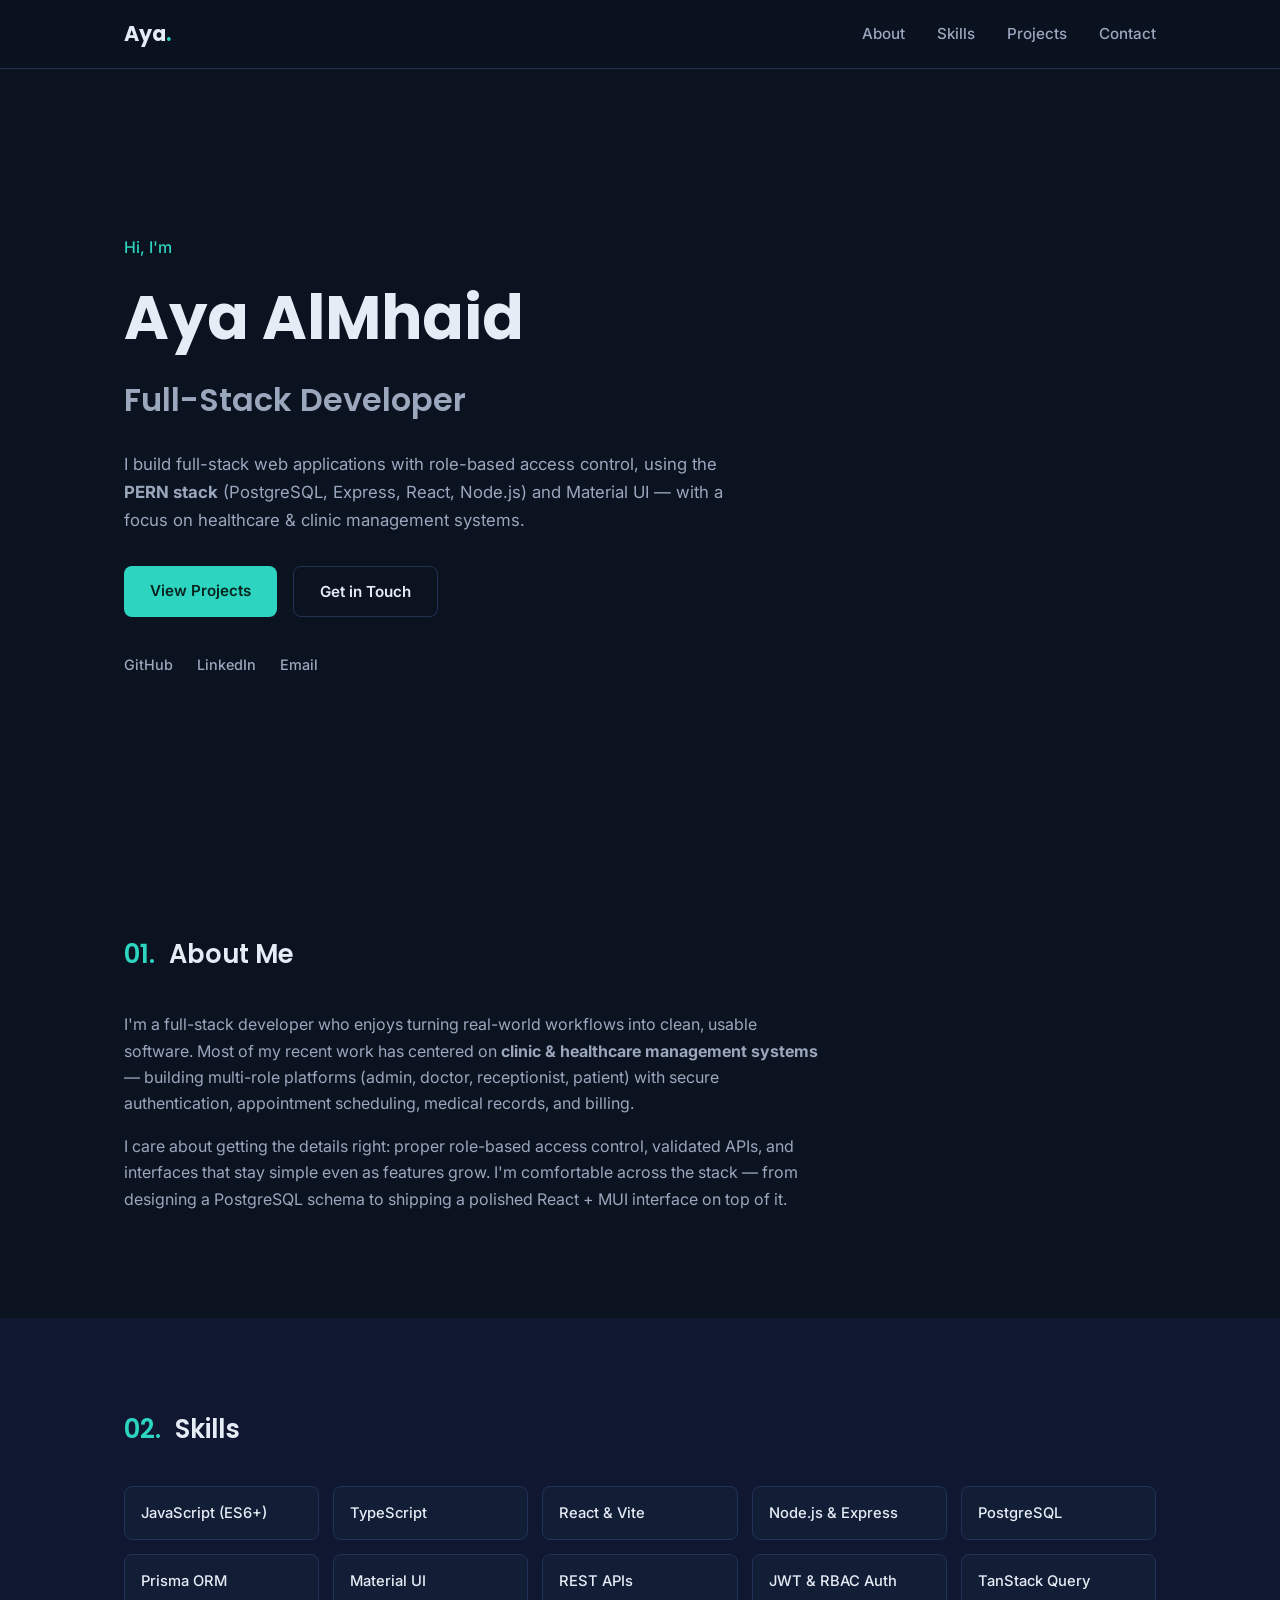
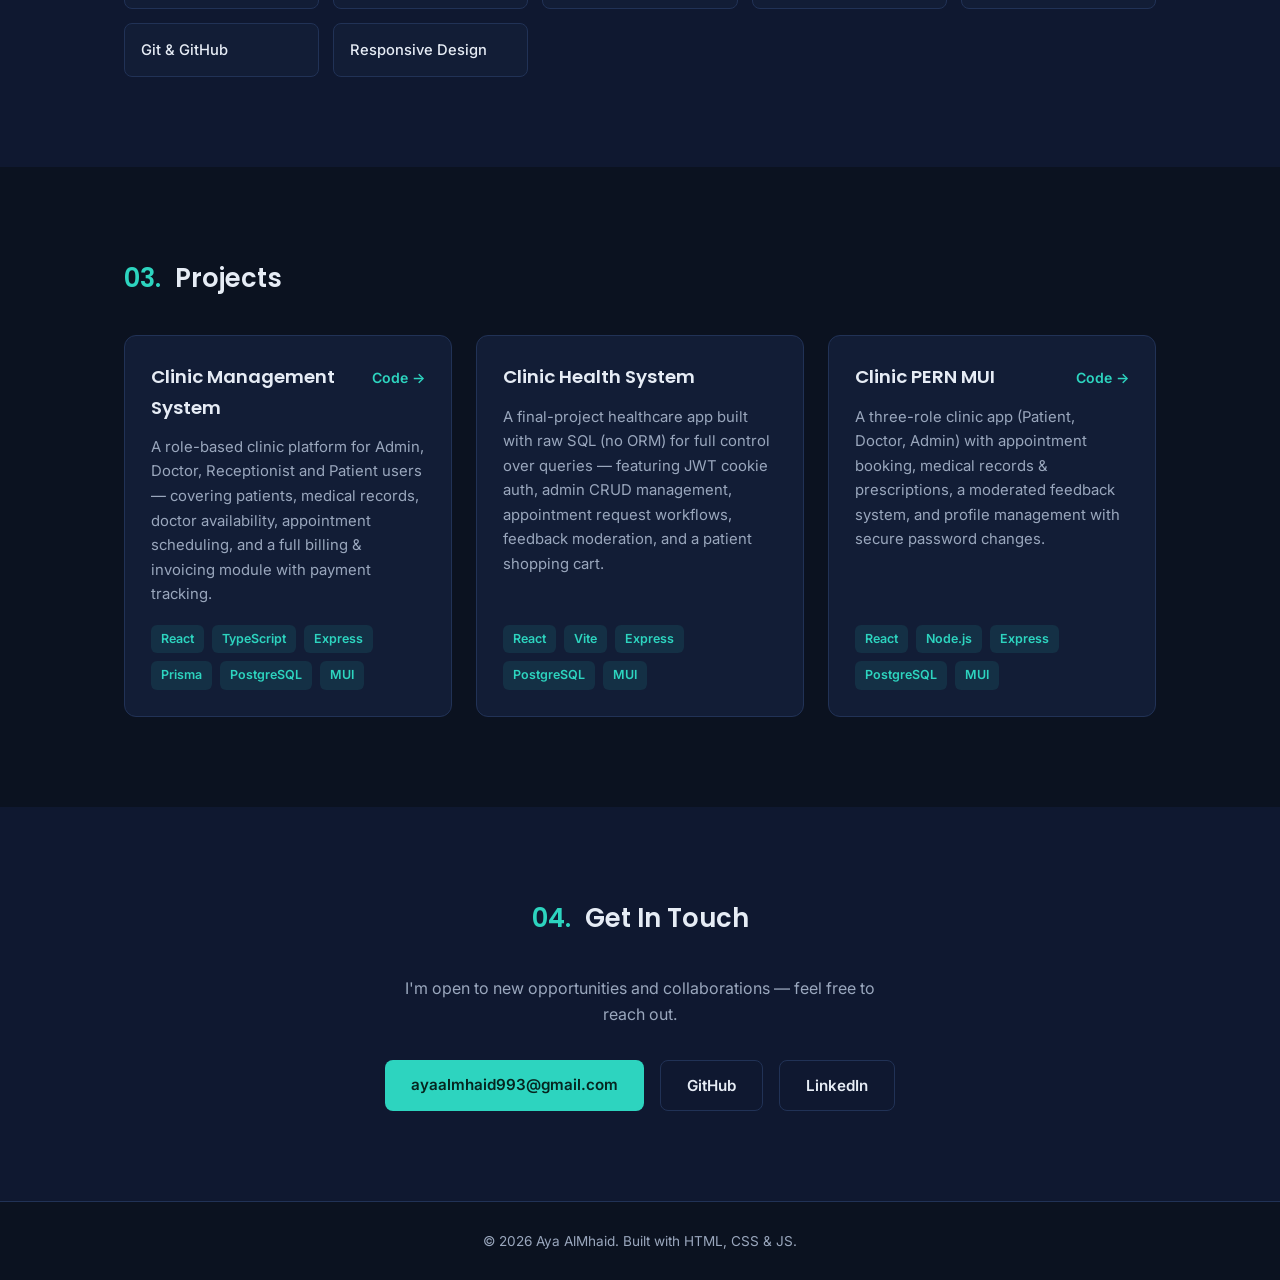
==== index.html @ f51593c8 "Initial portfolio site" ====
<!DOCTYPE html>
<html lang="en">
<head>
  <meta charset="UTF-8" />
  <meta name="viewport" content="width=device-width, initial-scale=1.0" />
  <title>Aya AlMhaid — Full-Stack Developer</title>
  <meta name="description" content="Aya AlMhaid — Full-Stack Developer building role-based healthcare management systems with React, Node.js and PostgreSQL." />
  <link rel="icon" href="data:,">
  <link rel="preconnect" href="https://fonts.googleapis.com">
  <link href="https://fonts.googleapis.com/css2?family=Poppins:wght@500;600;700&family=Inter:wght@400;500;600&display=swap" rel="stylesheet">
  <link rel="stylesheet" href="style.css" />
</head>
<body>

  <header class="navbar">
    <div class="container navbar-inner">
      <a href="#home" class="logo">Aya<span>.</span></a>
      <nav class="nav-links" id="navLinks">
        <a href="#about">About</a>
        <a href="#skills">Skills</a>
        <a href="#projects">Projects</a>
        <a href="#contact">Contact</a>
      </nav>
      <button class="nav-toggle" id="navToggle" aria-label="Toggle navigation">
        <span></span><span></span><span></span>
      </button>
    </div>
  </header>

  <main>
    <section id="home" class="hero">
      <div class="container hero-inner">
        <p class="hero-greeting">Hi, I'm</p>
        <h1>Aya AlMhaid</h1>
        <h2 class="hero-title">Full-Stack Developer</h2>
        <p class="hero-text">
          I build full-stack web applications with role-based access control,
          using the <strong>PERN stack</strong> (PostgreSQL, Express, React, Node.js)
          and Material UI — with a focus on healthcare &amp; clinic management systems.
        </p>
        <div class="hero-actions">
          <a href="#projects" class="btn btn-primary">View Projects</a>
          <a href="#contact" class="btn btn-outline">Get in Touch</a>
        </div>
        <div class="hero-socials">
          <a href="https://github.com/Aya-almhaid" target="_blank" rel="noopener noreferrer" aria-label="GitHub">GitHub</a>
          <a href="https://www.linkedin.com/in/aya-almhaid/" target="_blank" rel="noopener noreferrer" aria-label="LinkedIn">LinkedIn</a>
          <a href="mailto:ayaalmhaid993@gmail.com" aria-label="Email">Email</a>
        </div>
      </div>
    </section>

    <section id="about" class="section">
      <div class="container">
        <h3 class="section-title"><span>01.</span> About Me</h3>
        <div class="about-content">
          <p>
            I'm a full-stack developer who enjoys turning real-world workflows into clean,
            usable software. Most of my recent work has centered on
            <strong>clinic &amp; healthcare management systems</strong> — building
            multi-role platforms (admin, doctor, receptionist, patient) with secure
            authentication, appointment scheduling, medical records, and billing.
          </p>
          <p>
            I care about getting the details right: proper role-based access control,
            validated APIs, and interfaces that stay simple even as features grow.
            I'm comfortable across the stack — from designing a PostgreSQL schema to
            shipping a polished React + MUI interface on top of it.
          </p>
        </div>
      </div>
    </section>

    <section id="skills" class="section section-alt">
      <div class="container">
        <h3 class="section-title"><span>02.</span> Skills</h3>
        <ul class="skills-grid">
          <li>JavaScript (ES6+)</li>
          <li>TypeScript</li>
          <li>React &amp; Vite</li>
          <li>Node.js &amp; Express</li>
          <li>PostgreSQL</li>
          <li>Prisma ORM</li>
          <li>Material UI</li>
          <li>REST APIs</li>
          <li>JWT &amp; RBAC Auth</li>
          <li>TanStack Query</li>
          <li>Git &amp; GitHub</li>
          <li>Responsive Design</li>
        </ul>
      </div>
    </section>

    <section id="projects" class="section">
      <div class="container">
        <h3 class="section-title"><span>03.</span> Projects</h3>
        <div class="projects-grid">

          <article class="project-card">
            <div class="project-card-head">
              <h4>Clinic Management System</h4>
              <a href="https://github.com/Aya-almhaid/mid-term-pro-" target="_blank" rel="noopener noreferrer">Code →</a>
            </div>
            <p>
              A role-based clinic platform for Admin, Doctor, Receptionist and Patient users —
              covering patients, medical records, doctor availability, appointment scheduling,
              and a full billing &amp; invoicing module with payment tracking.
            </p>
            <ul class="tech-tags">
              <li>React</li><li>TypeScript</li><li>Express</li><li>Prisma</li><li>PostgreSQL</li><li>MUI</li>
            </ul>
          </article>

          <article class="project-card">
            <div class="project-card-head">
              <h4>Clinic Health System</h4>
            </div>
            <p>
              A final-project healthcare app built with raw SQL (no ORM) for full control
              over queries — featuring JWT cookie auth, admin CRUD management, appointment
              request workflows, feedback moderation, and a patient shopping cart.
            </p>
            <ul class="tech-tags">
              <li>React</li><li>Vite</li><li>Express</li><li>PostgreSQL</li><li>MUI</li>
            </ul>
          </article>

          <article class="project-card">
            <div class="project-card-head">
              <h4>Clinic PERN MUI</h4>
              <a href="https://github.com/Aya-almhaid/-clinic_pern_mui" target="_blank" rel="noopener noreferrer">Code →</a>
            </div>
            <p>
              A three-role clinic app (Patient, Doctor, Admin) with appointment booking,
              medical records &amp; prescriptions, a moderated feedback system, and
              profile management with secure password changes.
            </p>
            <ul class="tech-tags">
              <li>React</li><li>Node.js</li><li>Express</li><li>PostgreSQL</li><li>MUI</li>
            </ul>
          </article>

        </div>
      </div>
    </section>

    <section id="contact" class="section section-alt">
      <div class="container contact-inner">
        <h3 class="section-title"><span>04.</span> Get In Touch</h3>
        <p>I'm open to new opportunities and collaborations — feel free to reach out.</p>
        <div class="contact-links">
          <a class="btn btn-primary" href="mailto:ayaalmhaid993@gmail.com">ayaalmhaid993@gmail.com</a>
          <a class="btn btn-outline" href="https://github.com/Aya-almhaid" target="_blank" rel="noopener noreferrer">GitHub</a>
          <a class="btn btn-outline" href="https://www.linkedin.com/in/aya-almhaid/" target="_blank" rel="noopener noreferrer">LinkedIn</a>
        </div>
      </div>
    </section>
  </main>

  <footer class="footer">
    <div class="container">
      <p>&copy; <span id="year"></span> Aya AlMhaid. Built with HTML, CSS &amp; JS.</p>
    </div>
  </footer>

  <script src="script.js"></script>
</body>
</html>
---- style.css ----
:root {
  --bg: #0b1220;
  --bg-alt: #0f1830;
  --text: #e6ecf5;
  --text-dim: #9aa7bd;
  --accent: #2dd4bf;
  --accent-dim: #1ba89a;
  --card: #121d36;
  --border: #213256;
  --max-width: 1080px;
}

* { margin: 0; padding: 0; box-sizing: border-box; }

html { scroll-behavior: smooth; }

body {
  font-family: 'Inter', system-ui, -apple-system, Segoe UI, sans-serif;
  background: var(--bg);
  color: var(--text);
  line-height: 1.65;
}

h1, h2, h3, h4 {
  font-family: 'Poppins', 'Inter', sans-serif;
}

a { color: inherit; text-decoration: none; }

.container {
  width: 100%;
  max-width: var(--max-width);
  margin: 0 auto;
  padding: 0 24px;
}

/* Navbar */
.navbar {
  position: sticky;
  top: 0;
  z-index: 50;
  background: rgba(11, 18, 32, 0.85);
  backdrop-filter: blur(8px);
  border-bottom: 1px solid var(--border);
}

.navbar-inner {
  display: flex;
  align-items: center;
  justify-content: space-between;
  height: 68px;
}

.logo {
  font-family: 'Poppins', sans-serif;
  font-weight: 700;
  font-size: 1.3rem;
}

.logo span { color: var(--accent); }

.nav-links {
  display: flex;
  gap: 32px;
}

.nav-links a {
  font-size: 0.95rem;
  font-weight: 500;
  color: var(--text-dim);
  transition: color 0.2s;
}

.nav-links a:hover { color: var(--accent); }

.nav-toggle {
  display: none;
  flex-direction: column;
  gap: 5px;
  background: none;
  border: none;
  cursor: pointer;
  padding: 8px;
}

.nav-toggle span {
  width: 24px;
  height: 2px;
  background: var(--text);
  display: block;
}

/* Hero */
.hero {
  min-height: 86vh;
  display: flex;
  align-items: center;
}

.hero-inner { padding-top: 40px; padding-bottom: 40px; }

.hero-greeting {
  color: var(--accent);
  font-weight: 500;
  margin-bottom: 8px;
}

.hero h1 {
  font-size: clamp(2.4rem, 6vw, 3.8rem);
  font-weight: 700;
  margin-bottom: 6px;
}

.hero-title {
  font-size: clamp(1.4rem, 3vw, 2rem);
  color: var(--text-dim);
  font-weight: 600;
  margin-bottom: 24px;
}

.hero-text {
  max-width: 600px;
  color: var(--text-dim);
  margin-bottom: 32px;
  font-size: 1.05rem;
}

.hero-actions {
  display: flex;
  gap: 16px;
  margin-bottom: 36px;
  flex-wrap: wrap;
}

.btn {
  display: inline-block;
  padding: 12px 26px;
  border-radius: 8px;
  font-weight: 600;
  font-size: 0.95rem;
  transition: transform 0.15s, background 0.2s, color 0.2s;
}

.btn-primary {
  background: var(--accent);
  color: #06251f;
}

.btn-primary:hover { background: var(--accent-dim); transform: translateY(-2px); }

.btn-outline {
  border: 1px solid var(--border);
  color: var(--text);
}

.btn-outline:hover { border-color: var(--accent); color: var(--accent); transform: translateY(-2px); }

.hero-socials {
  display: flex;
  gap: 24px;
}

.hero-socials a {
  color: var(--text-dim);
  font-weight: 500;
  font-size: 0.9rem;
  border-bottom: 1px solid transparent;
}

.hero-socials a:hover { color: var(--accent); border-color: var(--accent); }

/* Sections */
.section { padding: 90px 0; }

.section-alt { background: var(--bg-alt); }

.section-title {
  font-size: 1.6rem;
  font-weight: 600;
  margin-bottom: 36px;
}

.section-title span { color: var(--accent); margin-right: 8px; }

.about-content p {
  color: var(--text-dim);
  max-width: 700px;
  margin-bottom: 16px;
}

/* Skills */
.skills-grid {
  display: grid;
  grid-template-columns: repeat(auto-fit, minmax(170px, 1fr));
  gap: 14px;
  list-style: none;
}

.skills-grid li {
  background: var(--card);
  border: 1px solid var(--border);
  border-radius: 8px;
  padding: 14px 16px;
  font-size: 0.92rem;
  font-weight: 500;
  color: var(--text);
}

/* Projects */
.projects-grid {
  display: grid;
  grid-template-columns: repeat(auto-fit, minmax(280px, 1fr));
  gap: 24px;
}

.project-card {
  background: var(--card);
  border: 1px solid var(--border);
  border-radius: 12px;
  padding: 26px;
  display: flex;
  flex-direction: column;
  transition: transform 0.2s, border-color 0.2s;
}

.project-card:hover {
  transform: translateY(-4px);
  border-color: var(--accent);
}

.project-card-head {
  display: flex;
  justify-content: space-between;
  align-items: baseline;
  gap: 12px;
  margin-bottom: 12px;
}

.project-card-head h4 {
  font-size: 1.15rem;
  font-weight: 600;
}

.project-card-head a {
  color: var(--accent);
  font-size: 0.88rem;
  font-weight: 600;
  white-space: nowrap;
}

.project-card p {
  color: var(--text-dim);
  font-size: 0.93rem;
  margin-bottom: 18px;
  flex-grow: 1;
}

.tech-tags {
  display: flex;
  flex-wrap: wrap;
  gap: 8px;
  list-style: none;
}

.tech-tags li {
  font-size: 0.78rem;
  font-weight: 600;
  color: var(--accent);
  background: rgba(45, 212, 191, 0.1);
  border-radius: 6px;
  padding: 4px 10px;
}

/* Contact */
.contact-inner { text-align: center; }

.contact-inner p {
  color: var(--text-dim);
  max-width: 500px;
  margin: 0 auto 32px;
}

.contact-links {
  display: flex;
  justify-content: center;
  gap: 16px;
  flex-wrap: wrap;
}

/* Footer */
.footer {
  border-top: 1px solid var(--border);
  padding: 28px 0;
  text-align: center;
}

.footer p {
  color: var(--text-dim);
  font-size: 0.85rem;
}

/* Mobile */
@media (max-width: 720px) {
  .nav-links {
    position: absolute;
    top: 68px;
    left: 0;
    right: 0;
    background: var(--bg-alt);
    border-bottom: 1px solid var(--border);
    flex-direction: column;
    padding: 16px 24px;
    gap: 18px;
    display: none;
  }

  .nav-links.open { display: flex; }

  .nav-toggle { display: flex; }
}
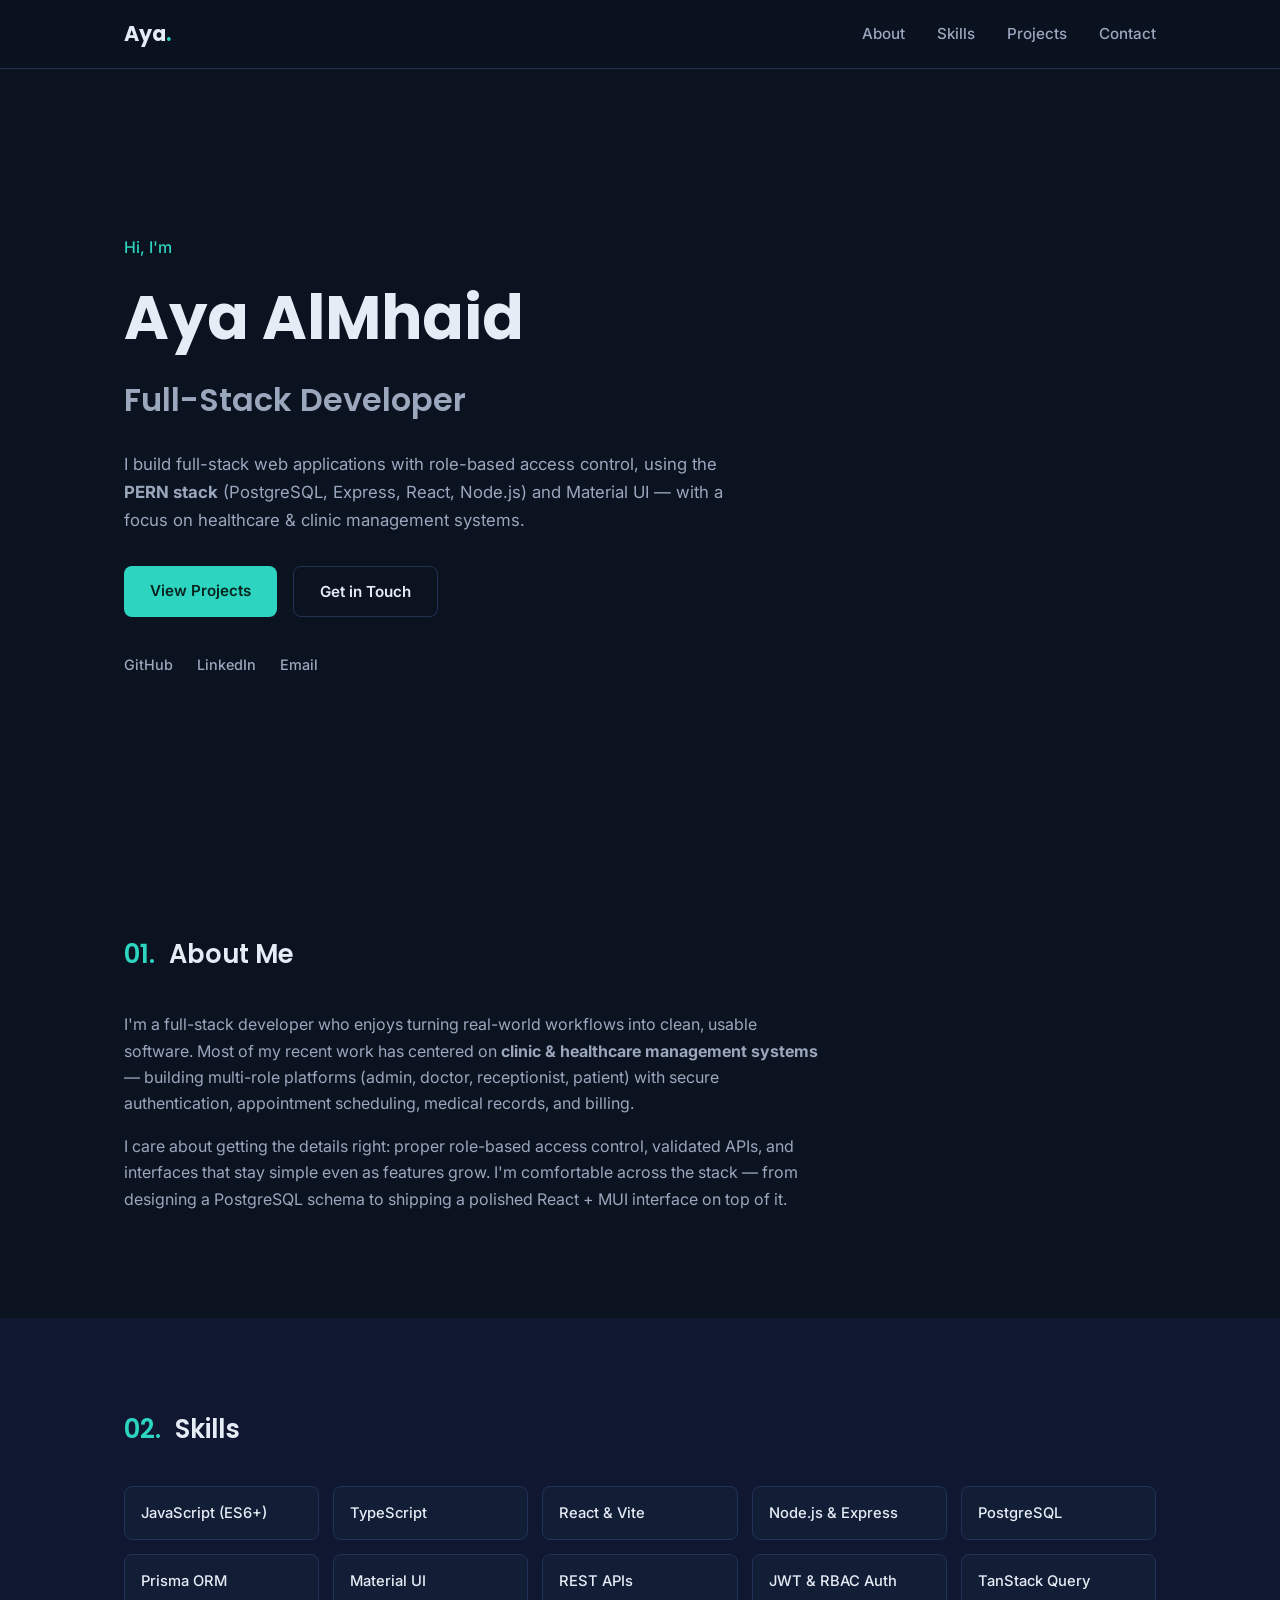
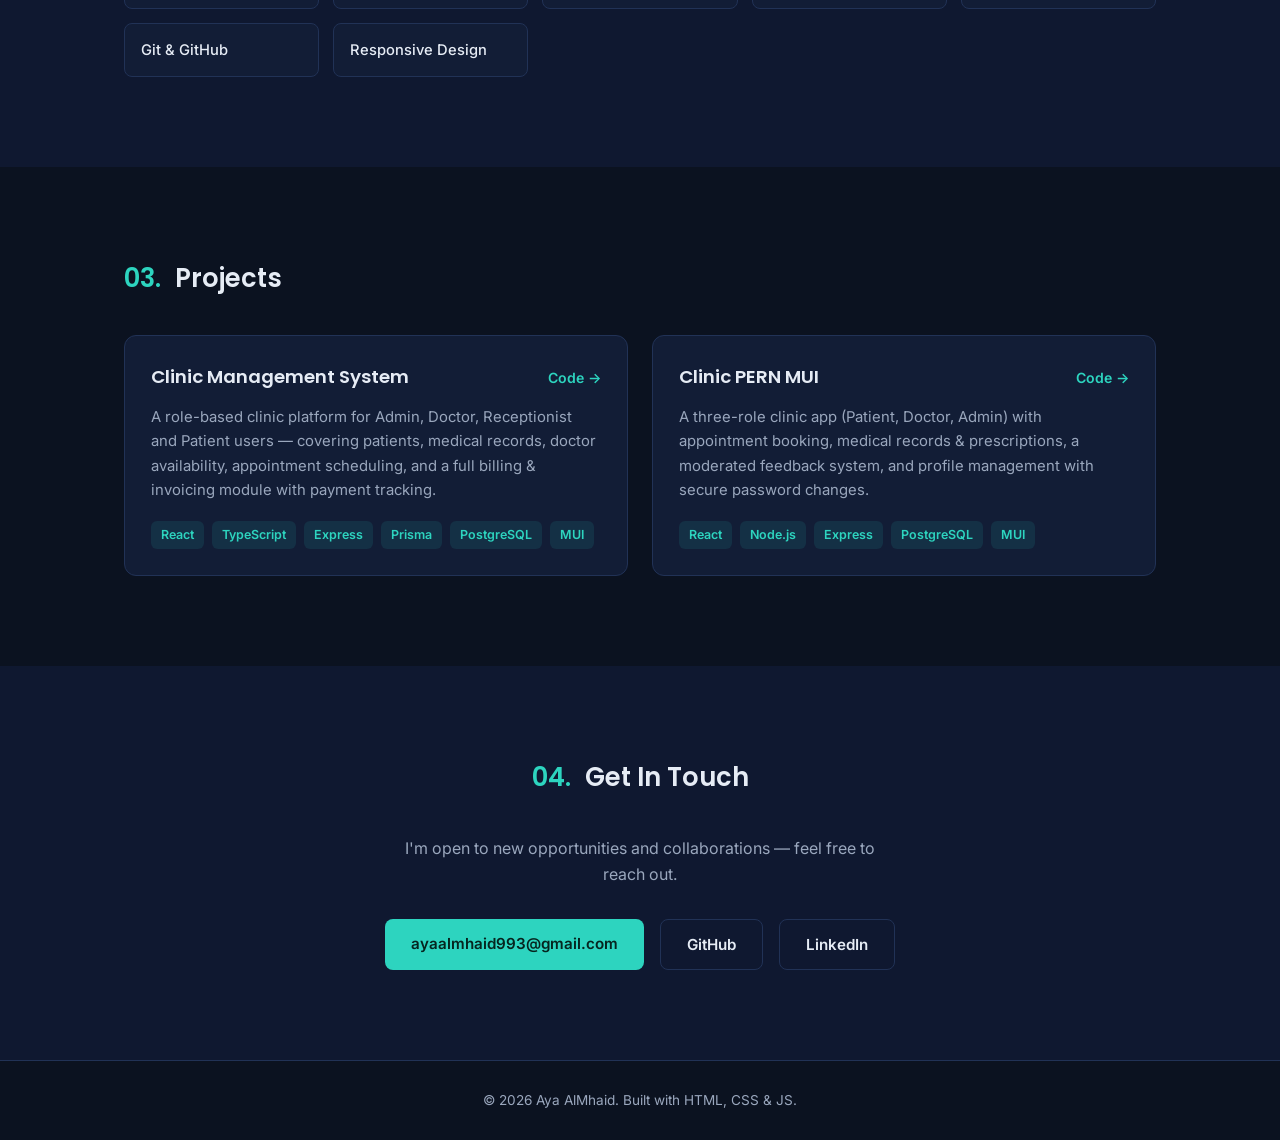
==== commit 75a619ba: "Trim projects to the two confirmed repos" ====
--- a/index.html
+++ b/index.html
@@ -113,20 +113,6 @@
 
           <article class="project-card">
             <div class="project-card-head">
-              <h4>Clinic Health System</h4>
-            </div>
-            <p>
-              A final-project healthcare app built with raw SQL (no ORM) for full control
-              over queries — featuring JWT cookie auth, admin CRUD management, appointment
-              request workflows, feedback moderation, and a patient shopping cart.
-            </p>
-            <ul class="tech-tags">
-              <li>React</li><li>Vite</li><li>Express</li><li>PostgreSQL</li><li>MUI</li>
-            </ul>
-          </article>
-
-          <article class="project-card">
-            <div class="project-card-head">
               <h4>Clinic PERN MUI</h4>
               <a href="https://github.com/Aya-almhaid/-clinic_pern_mui" target="_blank" rel="noopener noreferrer">Code →</a>
             </div>
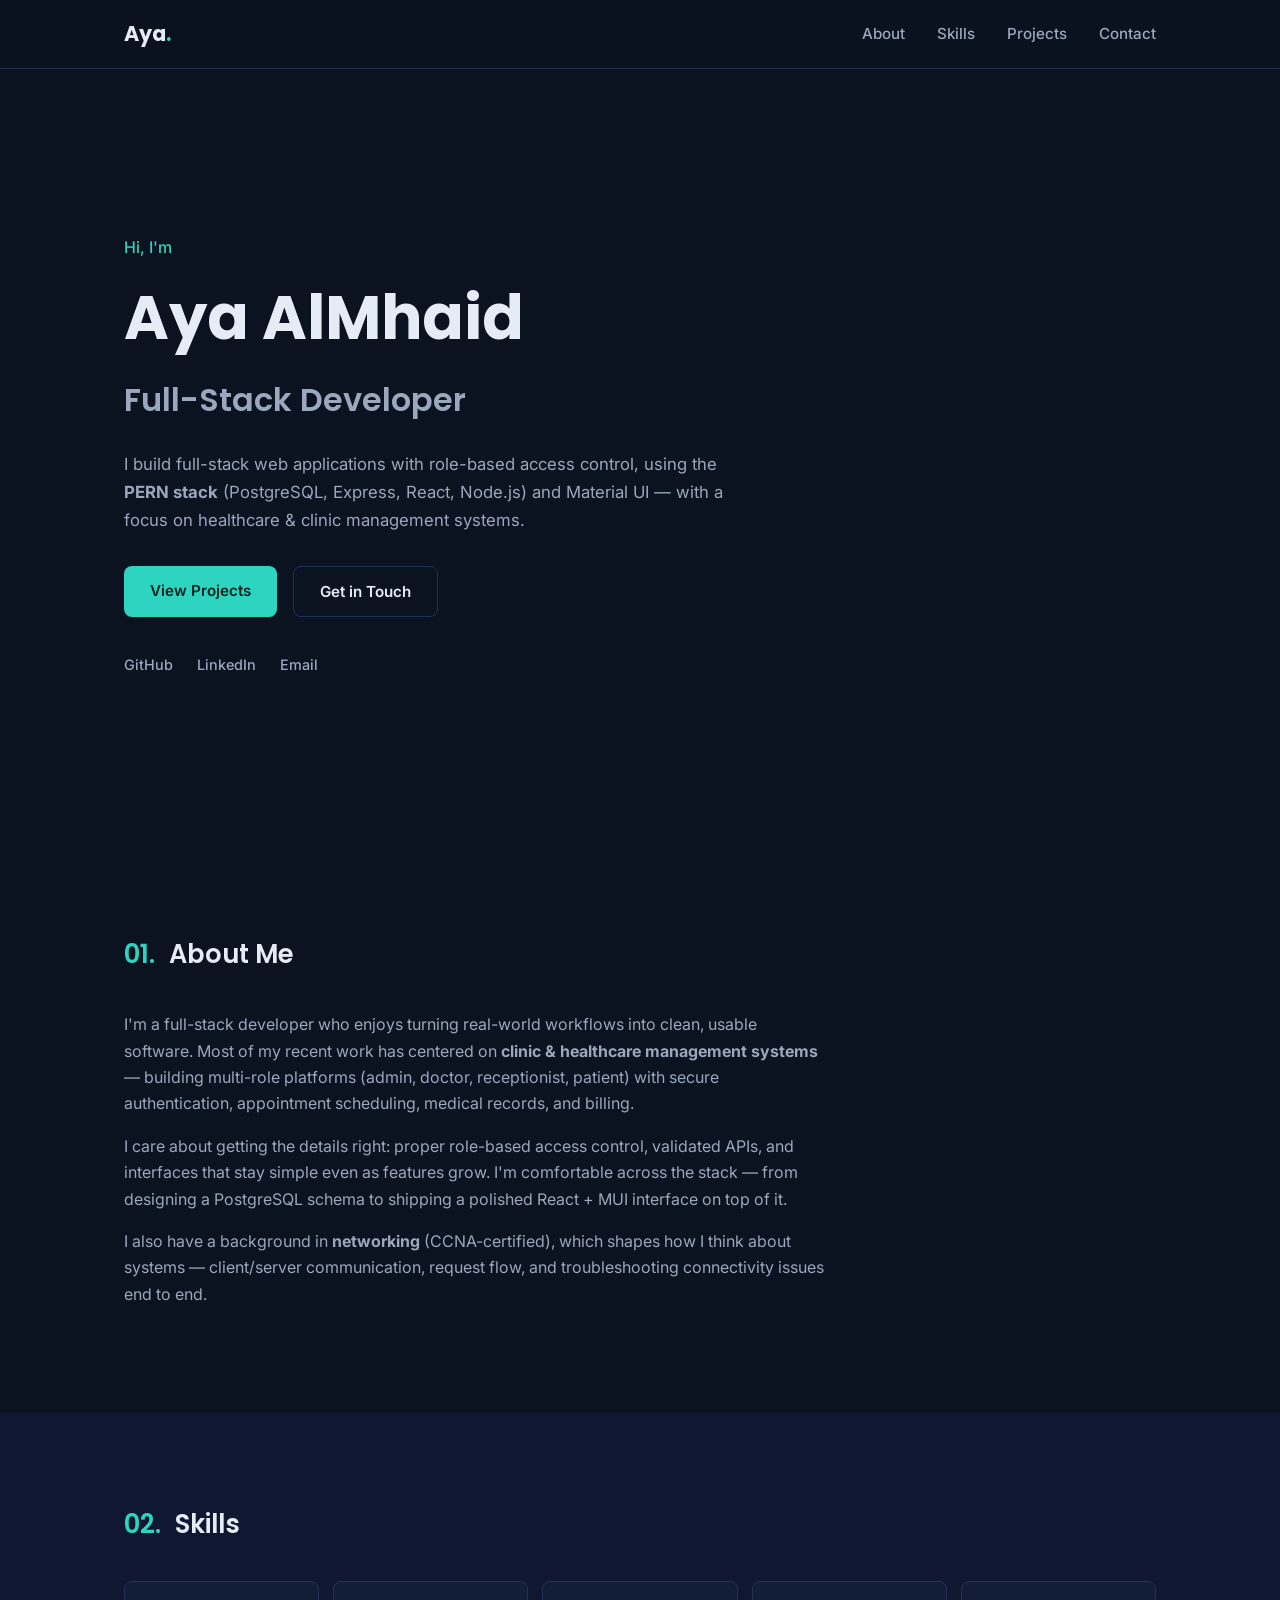
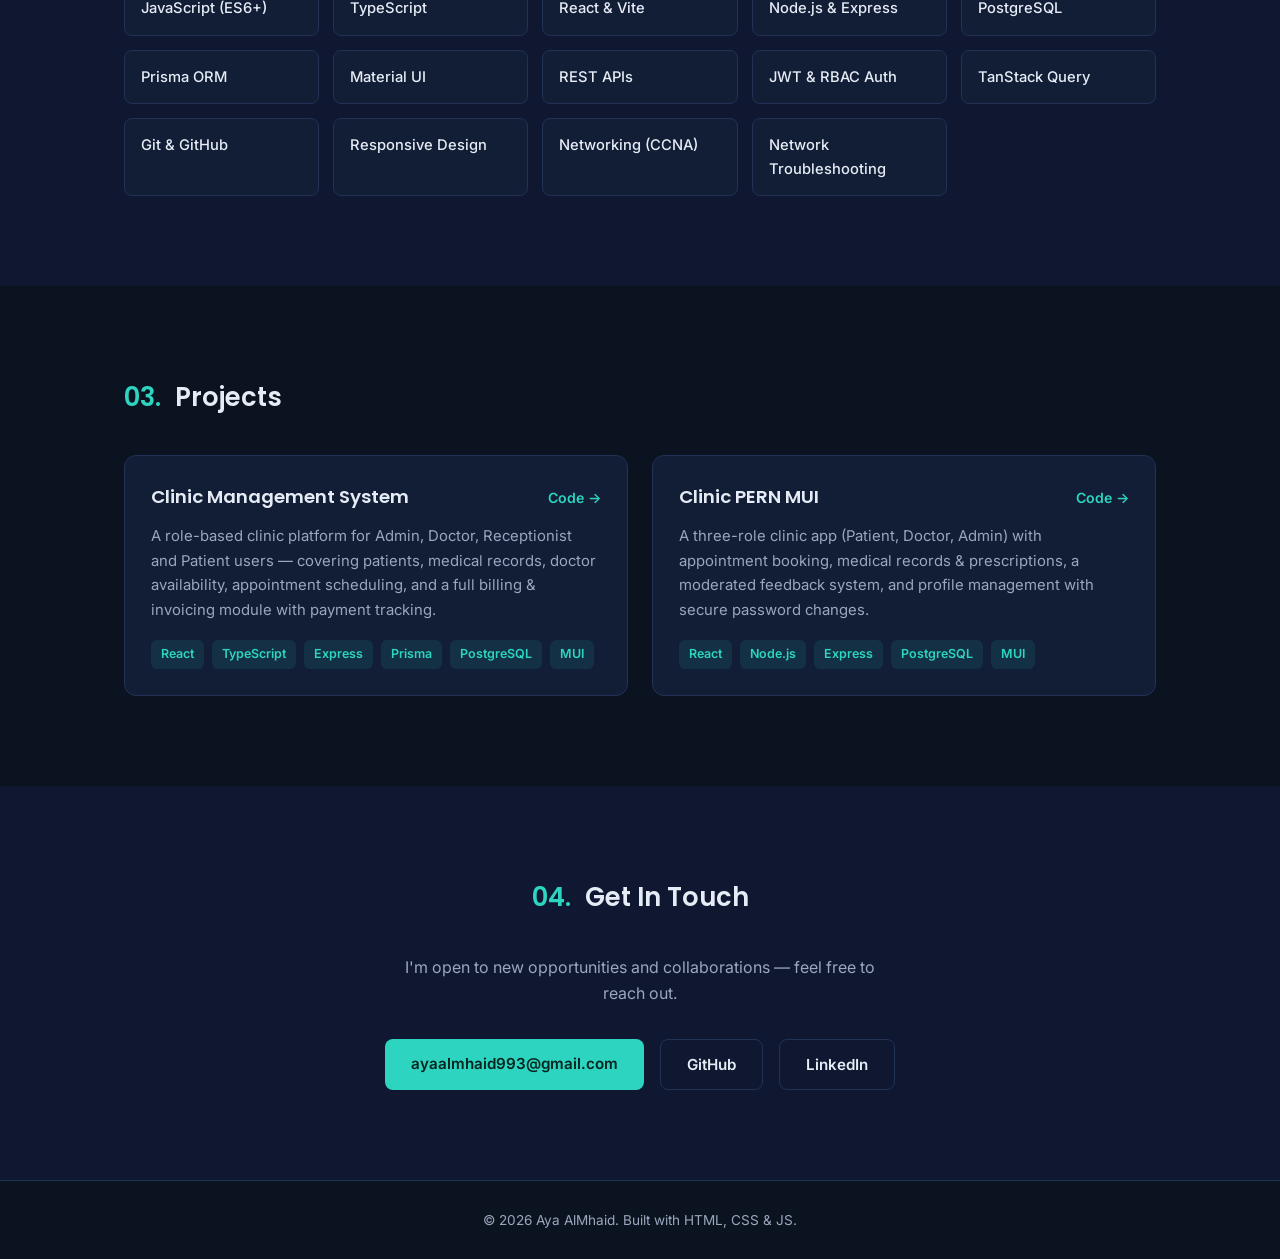
==== commit 25a499ea: "Add networking background (CCNA) to bio and skills" ====
--- a/index.html
+++ b/index.html
@@ -67,6 +67,11 @@
             I'm comfortable across the stack — from designing a PostgreSQL schema to
             shipping a polished React + MUI interface on top of it.
           </p>
+          <p>
+            I also have a background in <strong>networking</strong> (CCNA-certified),
+            which shapes how I think about systems — client/server communication,
+            request flow, and troubleshooting connectivity issues end to end.
+          </p>
         </div>
       </div>
     </section>
@@ -87,6 +92,8 @@
           <li>TanStack Query</li>
           <li>Git &amp; GitHub</li>
           <li>Responsive Design</li>
+          <li>Networking (CCNA)</li>
+          <li>Network Troubleshooting</li>
         </ul>
       </div>
     </section>
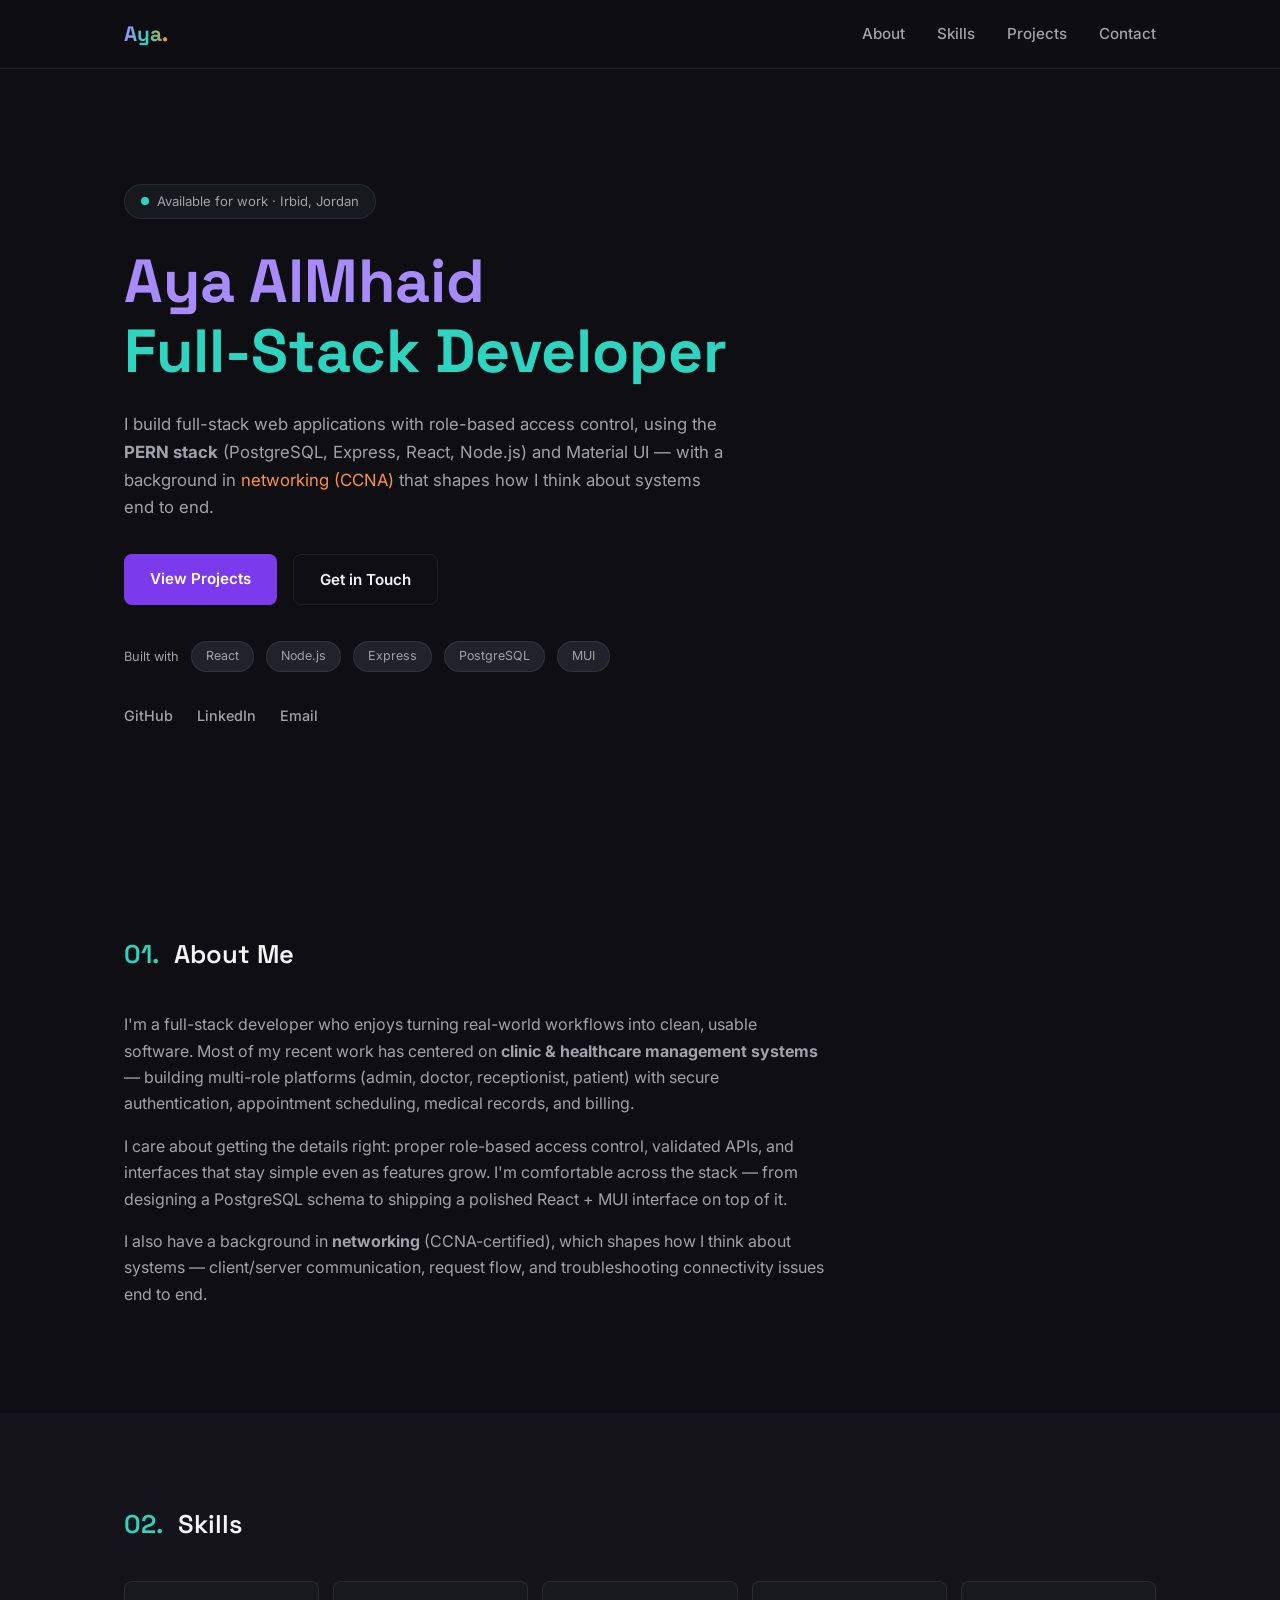
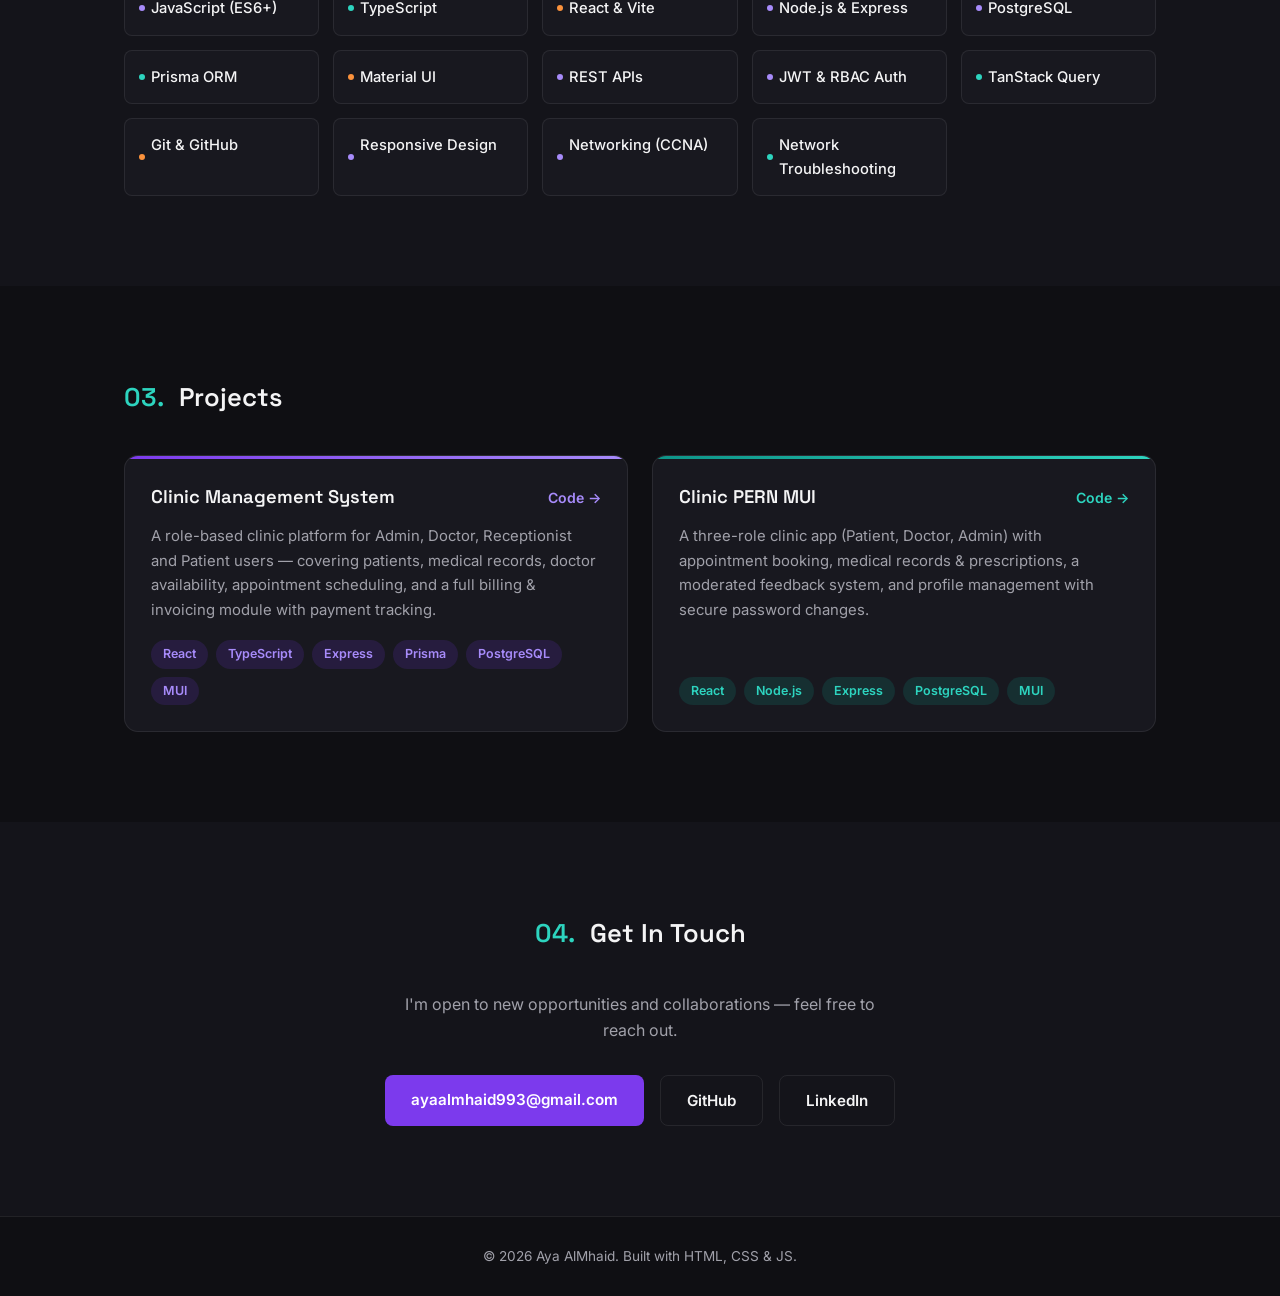
==== commit d33c67a8: "Restyle with purple/teal/coral theme from draft design" ====
--- a/index.html
+++ b/index.html
@@ -7,7 +7,7 @@
   <meta name="description" content="Aya AlMhaid — Full-Stack Developer building role-based healthcare management systems with React, Node.js and PostgreSQL." />
   <link rel="icon" href="data:,">
   <link rel="preconnect" href="https://fonts.googleapis.com">
-  <link href="https://fonts.googleapis.com/css2?family=Poppins:wght@500;600;700&family=Inter:wght@400;500;600&display=swap" rel="stylesheet">
+  <link href="https://fonts.googleapis.com/css2?family=Space+Grotesk:wght@500;600;700&family=Inter:wght@400;500;600&display=swap" rel="stylesheet">
   <link rel="stylesheet" href="style.css" />
 </head>
 <body>
@@ -30,17 +30,28 @@
   <main>
     <section id="home" class="hero">
       <div class="container hero-inner">
-        <p class="hero-greeting">Hi, I'm</p>
-        <h1>Aya AlMhaid</h1>
-        <h2 class="hero-title">Full-Stack Developer</h2>
+        <p class="hero-tag"><span></span> Available for work · Irbid, Jordan</p>
+        <h1>
+          <span class="line-purple">Aya AlMhaid</span><br />
+          <span class="line-teal">Full-Stack Developer</span>
+        </h1>
         <p class="hero-text">
           I build full-stack web applications with role-based access control,
           using the <strong>PERN stack</strong> (PostgreSQL, Express, React, Node.js)
-          and Material UI — with a focus on healthcare &amp; clinic management systems.
+          and Material UI — with a background in <span class="line-coral">networking (CCNA)</span>
+          that shapes how I think about systems end to end.
         </p>
         <div class="hero-actions">
           <a href="#projects" class="btn btn-primary">View Projects</a>
           <a href="#contact" class="btn btn-outline">Get in Touch</a>
+        </div>
+        <div class="hero-stack">
+          <span>Built with</span>
+          <span class="stack-pill">React</span>
+          <span class="stack-pill">Node.js</span>
+          <span class="stack-pill">Express</span>
+          <span class="stack-pill">PostgreSQL</span>
+          <span class="stack-pill">MUI</span>
         </div>
         <div class="hero-socials">
           <a href="https://github.com/Aya-almhaid" target="_blank" rel="noopener noreferrer" aria-label="GitHub">GitHub</a>
@@ -103,7 +114,7 @@
         <h3 class="section-title"><span>03.</span> Projects</h3>
         <div class="projects-grid">
 
-          <article class="project-card">
+          <article class="project-card purple">
             <div class="project-card-head">
               <h4>Clinic Management System</h4>
               <a href="https://github.com/Aya-almhaid/mid-term-pro-" target="_blank" rel="noopener noreferrer">Code →</a>
@@ -113,12 +124,12 @@
               covering patients, medical records, doctor availability, appointment scheduling,
               and a full billing &amp; invoicing module with payment tracking.
             </p>
-            <ul class="tech-tags">
+            <ul class="tech-tags purple">
               <li>React</li><li>TypeScript</li><li>Express</li><li>Prisma</li><li>PostgreSQL</li><li>MUI</li>
             </ul>
           </article>
 
-          <article class="project-card">
+          <article class="project-card teal">
             <div class="project-card-head">
               <h4>Clinic PERN MUI</h4>
               <a href="https://github.com/Aya-almhaid/-clinic_pern_mui" target="_blank" rel="noopener noreferrer">Code →</a>
@@ -128,7 +139,7 @@
               medical records &amp; prescriptions, a moderated feedback system, and
               profile management with secure password changes.
             </p>
-            <ul class="tech-tags">
+            <ul class="tech-tags teal">
               <li>React</li><li>Node.js</li><li>Express</li><li>PostgreSQL</li><li>MUI</li>
             </ul>
           </article>
--- a/style.css
+++ b/style.css
@@ -1,12 +1,17 @@
 :root {
-  --bg: #0b1220;
-  --bg-alt: #0f1830;
-  --text: #e6ecf5;
-  --text-dim: #9aa7bd;
-  --accent: #2dd4bf;
-  --accent-dim: #1ba89a;
-  --card: #121d36;
-  --border: #213256;
+  --purple: #7c3aed;
+  --purple-light: #a78bfa;
+  --teal: #0d9488;
+  --teal-light: #2dd4bf;
+  --coral: #f97316;
+  --coral-light: #fb923c;
+  --bg: #0f0f13;
+  --bg-alt: #14141a;
+  --surface: #18181f;
+  --surface2: #22222c;
+  --text: #f4f4f5;
+  --text-dim: #a1a1aa;
+  --border: rgba(255, 255, 255, 0.08);
   --max-width: 1080px;
 }
 
@@ -22,7 +27,7 @@
 }
 
 h1, h2, h3, h4 {
-  font-family: 'Poppins', 'Inter', sans-serif;
+  font-family: 'Space Grotesk', 'Inter', sans-serif;
 }
 
 a { color: inherit; text-decoration: none; }
@@ -39,8 +44,8 @@
   position: sticky;
   top: 0;
   z-index: 50;
-  background: rgba(11, 18, 32, 0.85);
-  backdrop-filter: blur(8px);
+  background: rgba(15, 15, 19, 0.85);
+  backdrop-filter: blur(10px);
   border-bottom: 1px solid var(--border);
 }
 
@@ -52,12 +57,16 @@
 }
 
 .logo {
-  font-family: 'Poppins', sans-serif;
+  font-family: 'Space Grotesk', sans-serif;
   font-weight: 700;
   font-size: 1.3rem;
-}
-
-.logo span { color: var(--accent); }
+  background: linear-gradient(90deg, var(--purple-light), var(--teal-light), var(--coral-light));
+  -webkit-background-clip: text;
+  -webkit-text-fill-color: transparent;
+  background-clip: text;
+}
+
+.logo span { -webkit-text-fill-color: var(--coral-light); }
 
 .nav-links {
   display: flex;
@@ -71,7 +80,7 @@
   transition: color 0.2s;
 }
 
-.nav-links a:hover { color: var(--accent); }
+.nav-links a:hover { color: var(--text); }
 
 .nav-toggle {
   display: none;
@@ -99,24 +108,44 @@
 
 .hero-inner { padding-top: 40px; padding-bottom: 40px; }
 
-.hero-greeting {
-  color: var(--accent);
-  font-weight: 500;
-  margin-bottom: 8px;
+.hero-tag {
+  display: inline-flex;
+  align-items: center;
+  gap: 8px;
+  background: var(--surface);
+  border: 1px solid var(--border);
+  border-radius: 100px;
+  padding: 6px 16px;
+  font-size: 0.82rem;
+  color: var(--text-dim);
+  margin-bottom: 28px;
+  width: fit-content;
+}
+
+.hero-tag span {
+  width: 8px;
+  height: 8px;
+  border-radius: 50%;
+  background: var(--teal-light);
+  display: inline-block;
+  animation: pulse 2s infinite;
+}
+
+@keyframes pulse {
+  0%, 100% { opacity: 1; }
+  50% { opacity: 0.4; }
 }
 
 .hero h1 {
   font-size: clamp(2.4rem, 6vw, 3.8rem);
   font-weight: 700;
-  margin-bottom: 6px;
-}
-
-.hero-title {
-  font-size: clamp(1.4rem, 3vw, 2rem);
-  color: var(--text-dim);
-  font-weight: 600;
+  line-height: 1.15;
   margin-bottom: 24px;
 }
+
+.line-purple { color: var(--purple-light); }
+.line-teal { color: var(--teal-light); }
+.line-coral { color: var(--coral-light); }
 
 .hero-text {
   max-width: 600px;
@@ -142,18 +171,40 @@
 }
 
 .btn-primary {
-  background: var(--accent);
-  color: #06251f;
-}
-
-.btn-primary:hover { background: var(--accent-dim); transform: translateY(-2px); }
+  background: var(--purple);
+  color: #fff;
+}
+
+.btn-primary:hover { background: #6d28d9; transform: translateY(-2px); }
 
 .btn-outline {
   border: 1px solid var(--border);
   color: var(--text);
 }
 
-.btn-outline:hover { border-color: var(--accent); color: var(--accent); transform: translateY(-2px); }
+.btn-outline:hover { border-color: var(--teal-light); color: var(--teal-light); transform: translateY(-2px); }
+
+.hero-stack {
+  display: flex;
+  align-items: center;
+  gap: 12px;
+  flex-wrap: wrap;
+  margin-bottom: 32px;
+}
+
+.hero-stack span:first-child {
+  font-size: 0.8rem;
+  color: var(--text-dim);
+}
+
+.stack-pill {
+  background: var(--surface2);
+  border: 1px solid var(--border);
+  border-radius: 100px;
+  padding: 4px 14px;
+  font-size: 0.78rem;
+  color: var(--text-dim);
+}
 
 .hero-socials {
   display: flex;
@@ -167,7 +218,7 @@
   border-bottom: 1px solid transparent;
 }
 
-.hero-socials a:hover { color: var(--accent); border-color: var(--accent); }
+.hero-socials a:hover { color: var(--teal-light); border-color: var(--teal-light); }
 
 /* Sections */
 .section { padding: 90px 0; }
@@ -180,7 +231,7 @@
   margin-bottom: 36px;
 }
 
-.section-title span { color: var(--accent); margin-right: 8px; }
+.section-title span { color: var(--teal-light); margin-right: 8px; }
 
 .about-content p {
   color: var(--text-dim);
@@ -197,14 +248,31 @@
 }
 
 .skills-grid li {
-  background: var(--card);
+  background: var(--surface);
   border: 1px solid var(--border);
   border-radius: 8px;
   padding: 14px 16px;
   font-size: 0.92rem;
   font-weight: 500;
   color: var(--text);
-}
+  position: relative;
+  padding-left: 26px;
+}
+
+.skills-grid li::before {
+  content: '';
+  position: absolute;
+  left: 14px;
+  top: 50%;
+  transform: translateY(-50%);
+  width: 6px;
+  height: 6px;
+  border-radius: 50%;
+  background: var(--purple-light);
+}
+
+.skills-grid li:nth-child(4n+2)::before { background: var(--teal-light); }
+.skills-grid li:nth-child(4n+3)::before { background: var(--coral-light); }
 
 /* Projects */
 .projects-grid {
@@ -214,18 +282,33 @@
 }
 
 .project-card {
-  background: var(--card);
+  background: var(--surface);
   border: 1px solid var(--border);
-  border-radius: 12px;
+  border-radius: 14px;
   padding: 26px;
   display: flex;
   flex-direction: column;
   transition: transform 0.2s, border-color 0.2s;
-}
+  position: relative;
+  overflow: hidden;
+}
+
+.project-card::before {
+  content: '';
+  position: absolute;
+  top: 0;
+  left: 0;
+  right: 0;
+  height: 3px;
+}
+
+.project-card.purple::before { background: linear-gradient(90deg, var(--purple), var(--purple-light)); }
+.project-card.teal::before { background: linear-gradient(90deg, var(--teal), var(--teal-light)); }
+.project-card.coral::before { background: linear-gradient(90deg, #ea580c, var(--coral-light)); }
 
 .project-card:hover {
   transform: translateY(-4px);
-  border-color: var(--accent);
+  border-color: rgba(255, 255, 255, 0.2);
 }
 
 .project-card-head {
@@ -241,8 +324,11 @@
   font-weight: 600;
 }
 
+.project-card.purple .project-card-head a { color: var(--purple-light); }
+.project-card.teal .project-card-head a { color: var(--teal-light); }
+.project-card.coral .project-card-head a { color: var(--coral-light); }
+
 .project-card-head a {
-  color: var(--accent);
   font-size: 0.88rem;
   font-weight: 600;
   white-space: nowrap;
@@ -265,11 +351,13 @@
 .tech-tags li {
   font-size: 0.78rem;
   font-weight: 600;
-  color: var(--accent);
-  background: rgba(45, 212, 191, 0.1);
-  border-radius: 6px;
-  padding: 4px 10px;
-}
+  border-radius: 100px;
+  padding: 4px 12px;
+}
+
+.tech-tags.purple li { color: var(--purple-light); background: rgba(124, 58, 237, 0.15); }
+.tech-tags.teal li { color: var(--teal-light); background: rgba(13, 148, 136, 0.18); }
+.tech-tags.coral li { color: var(--coral-light); background: rgba(249, 115, 22, 0.15); }
 
 /* Contact */
 .contact-inner { text-align: center; }
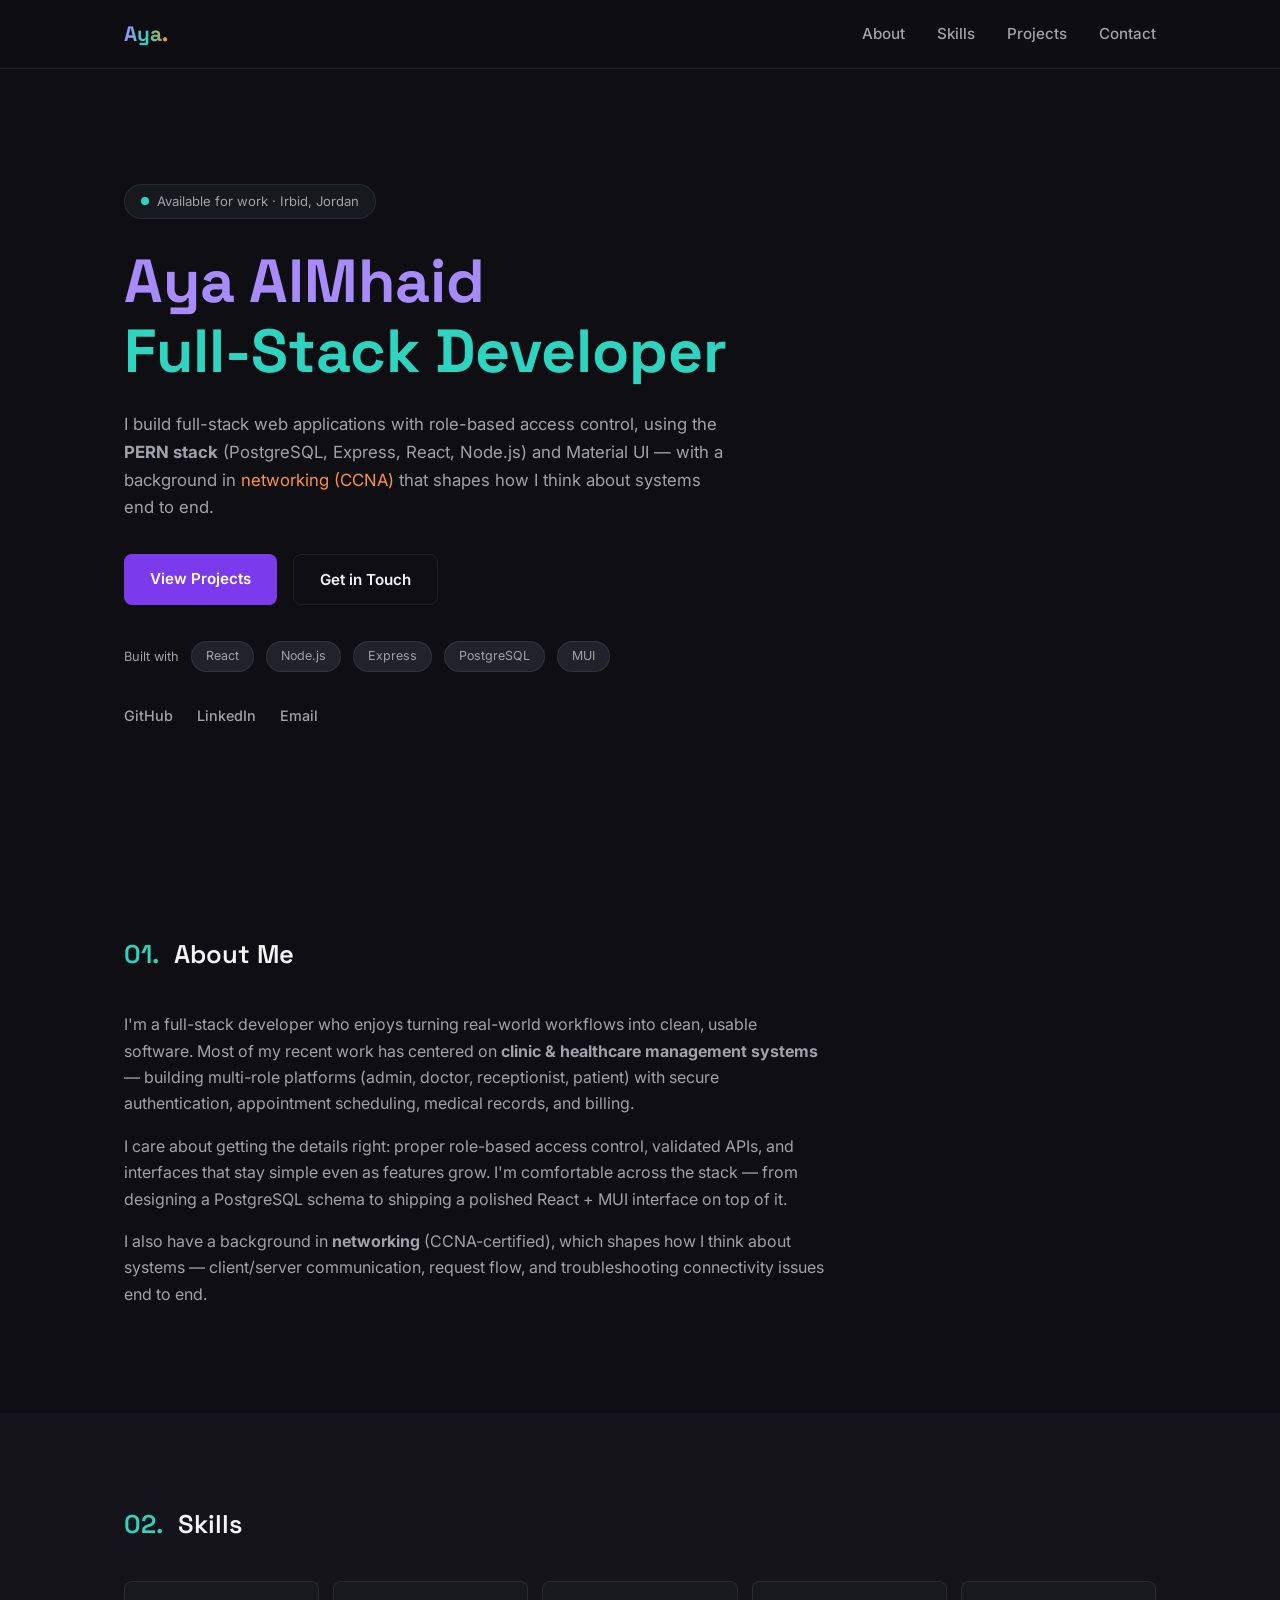
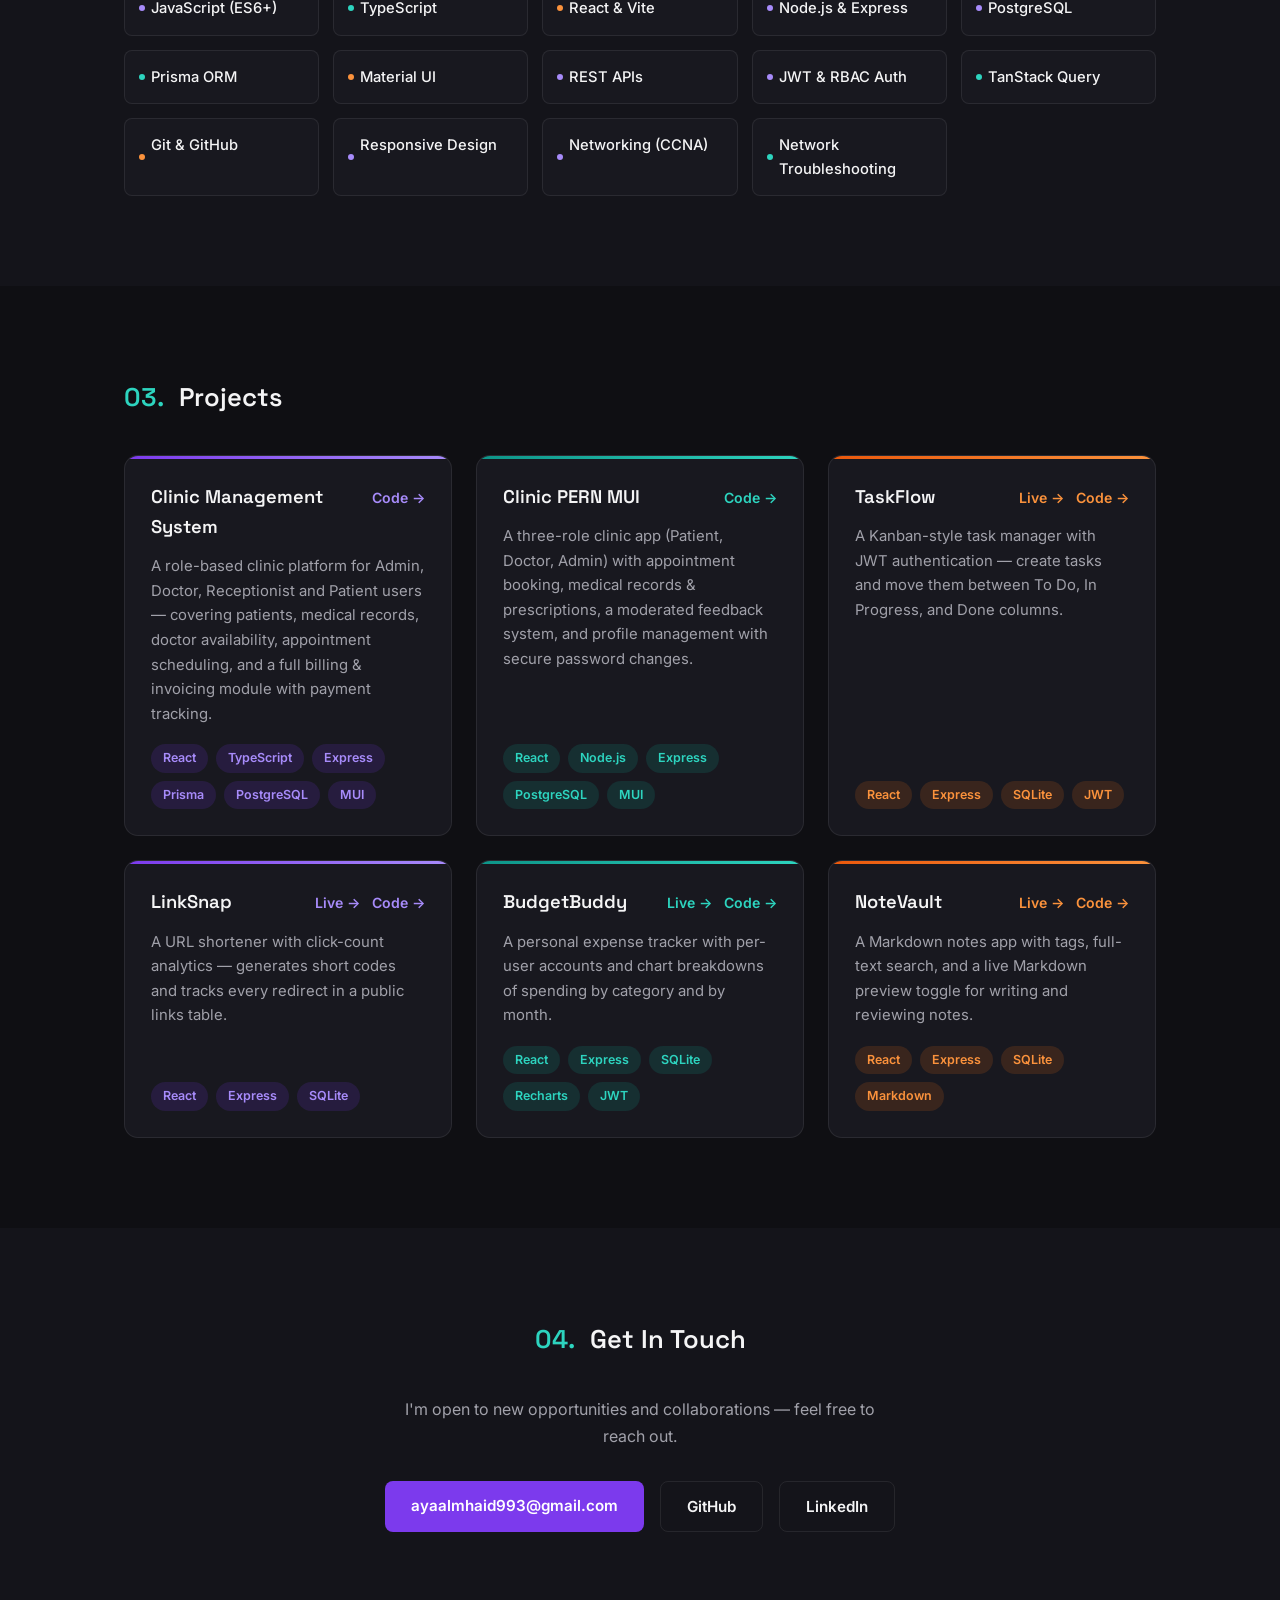
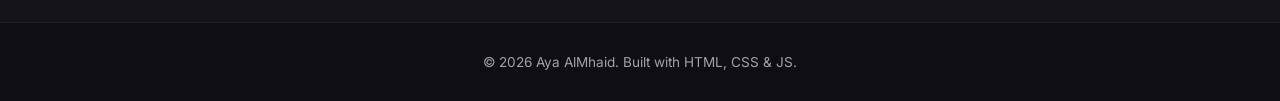
==== commit 4e687933: "Add TaskFlow, LinkSnap, BudgetBuddy, and NoteVault project cards Co-Authored-By: Claude Sonnet 4.6 <" ====
--- a/index.html
+++ b/index.html
@@ -144,6 +144,74 @@
             </ul>
           </article>
 
+          <article class="project-card coral">
+            <div class="project-card-head">
+              <h4>TaskFlow</h4>
+              <div class="project-links">
+                <a href="https://taskflow-app-sandy.vercel.app" target="_blank" rel="noopener noreferrer">Live →</a>
+                <a href="https://github.com/Aya-almhaid/taskflow" target="_blank" rel="noopener noreferrer">Code →</a>
+              </div>
+            </div>
+            <p>
+              A Kanban-style task manager with JWT authentication — create tasks
+              and move them between To Do, In Progress, and Done columns.
+            </p>
+            <ul class="tech-tags coral">
+              <li>React</li><li>Express</li><li>SQLite</li><li>JWT</li>
+            </ul>
+          </article>
+
+          <article class="project-card purple">
+            <div class="project-card-head">
+              <h4>LinkSnap</h4>
+              <div class="project-links">
+                <a href="https://linksnap-app-psi.vercel.app" target="_blank" rel="noopener noreferrer">Live →</a>
+                <a href="https://github.com/Aya-almhaid/linksnap" target="_blank" rel="noopener noreferrer">Code →</a>
+              </div>
+            </div>
+            <p>
+              A URL shortener with click-count analytics — generates short codes
+              and tracks every redirect in a public links table.
+            </p>
+            <ul class="tech-tags purple">
+              <li>React</li><li>Express</li><li>SQLite</li>
+            </ul>
+          </article>
+
+          <article class="project-card teal">
+            <div class="project-card-head">
+              <h4>BudgetBuddy</h4>
+              <div class="project-links">
+                <a href="https://budgetbuddy-app-pearl.vercel.app" target="_blank" rel="noopener noreferrer">Live →</a>
+                <a href="https://github.com/Aya-almhaid/budgetbuddy" target="_blank" rel="noopener noreferrer">Code →</a>
+              </div>
+            </div>
+            <p>
+              A personal expense tracker with per-user accounts and chart
+              breakdowns of spending by category and by month.
+            </p>
+            <ul class="tech-tags teal">
+              <li>React</li><li>Express</li><li>SQLite</li><li>Recharts</li><li>JWT</li>
+            </ul>
+          </article>
+
+          <article class="project-card coral">
+            <div class="project-card-head">
+              <h4>NoteVault</h4>
+              <div class="project-links">
+                <a href="https://notevault-app-eight.vercel.app" target="_blank" rel="noopener noreferrer">Live →</a>
+                <a href="https://github.com/Aya-almhaid/notevault" target="_blank" rel="noopener noreferrer">Code →</a>
+              </div>
+            </div>
+            <p>
+              A Markdown notes app with tags, full-text search, and a live
+              Markdown preview toggle for writing and reviewing notes.
+            </p>
+            <ul class="tech-tags coral">
+              <li>React</li><li>Express</li><li>SQLite</li><li>Markdown</li>
+            </ul>
+          </article>
+
         </div>
       </div>
     </section>
--- a/style.css
+++ b/style.css
@@ -334,6 +334,11 @@
   white-space: nowrap;
 }
 
+.project-links {
+  display: flex;
+  gap: 12px;
+}
+
 .project-card p {
   color: var(--text-dim);
   font-size: 0.93rem;
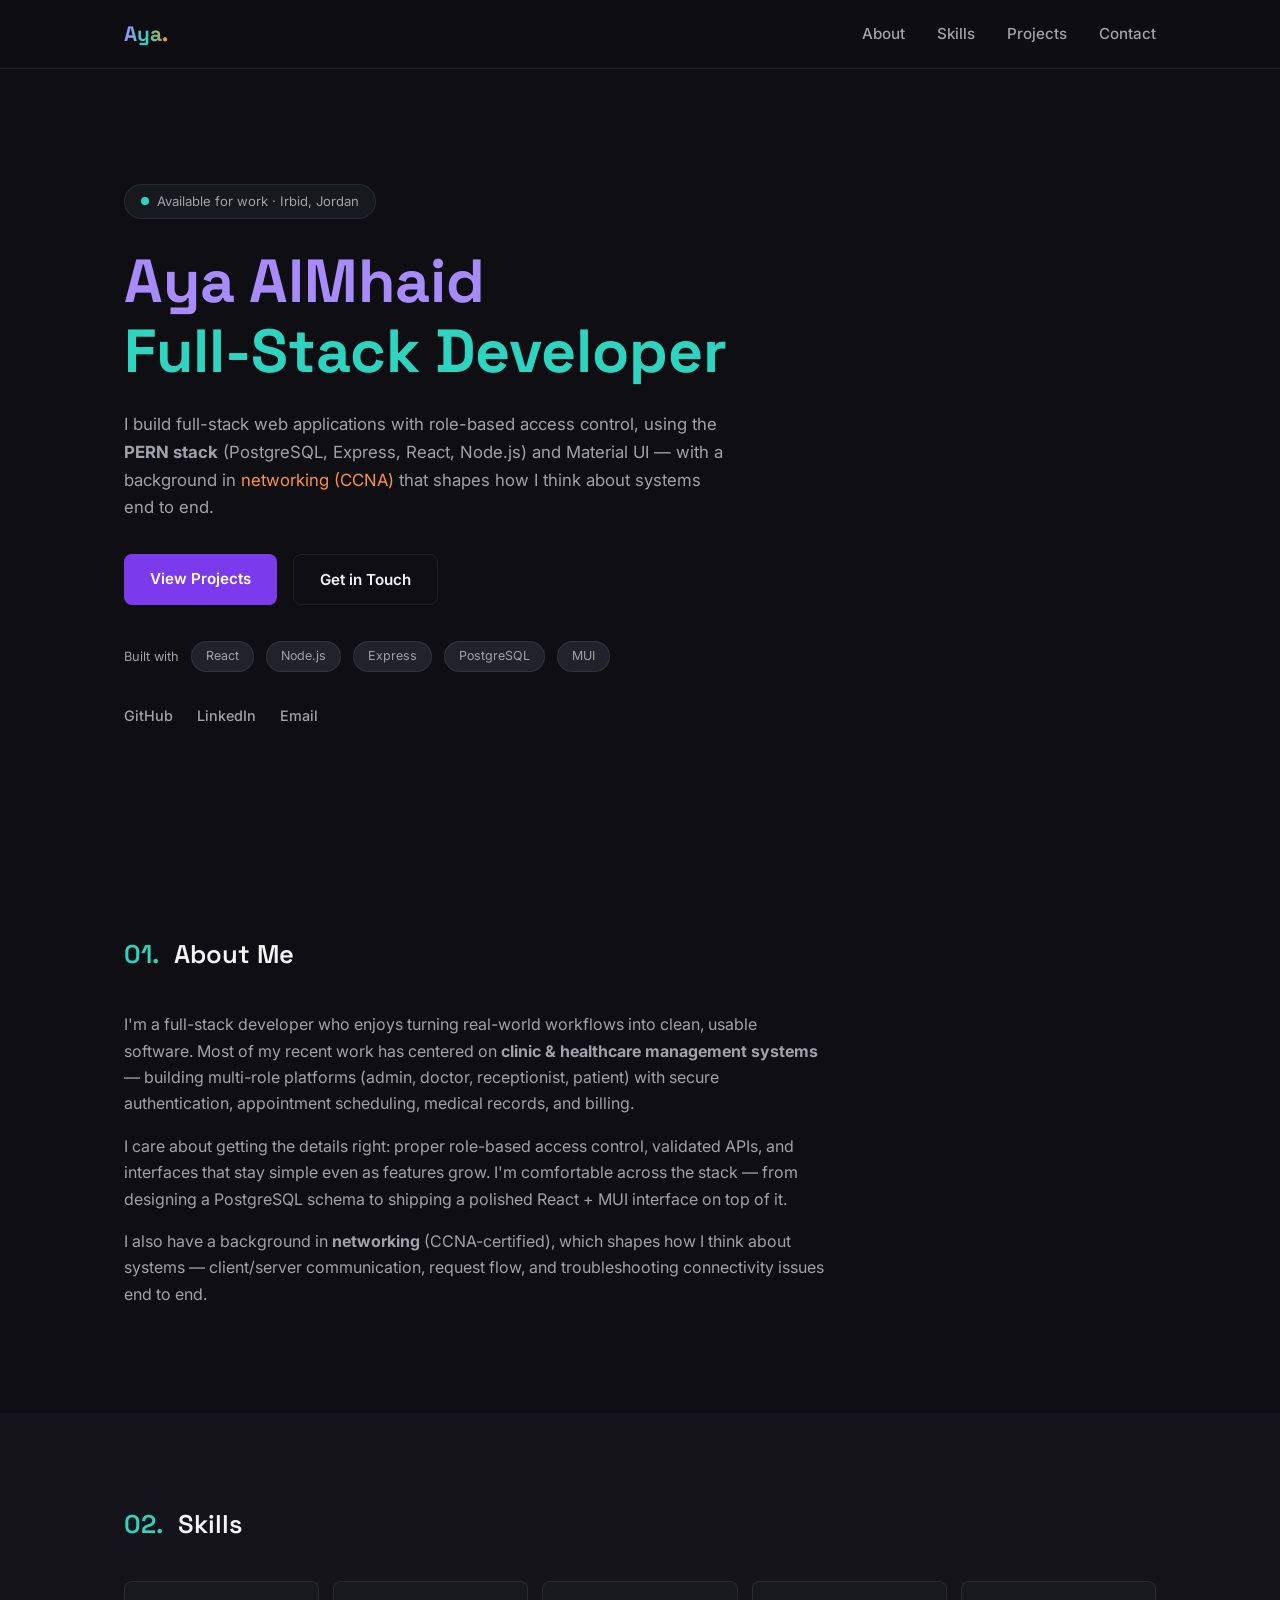
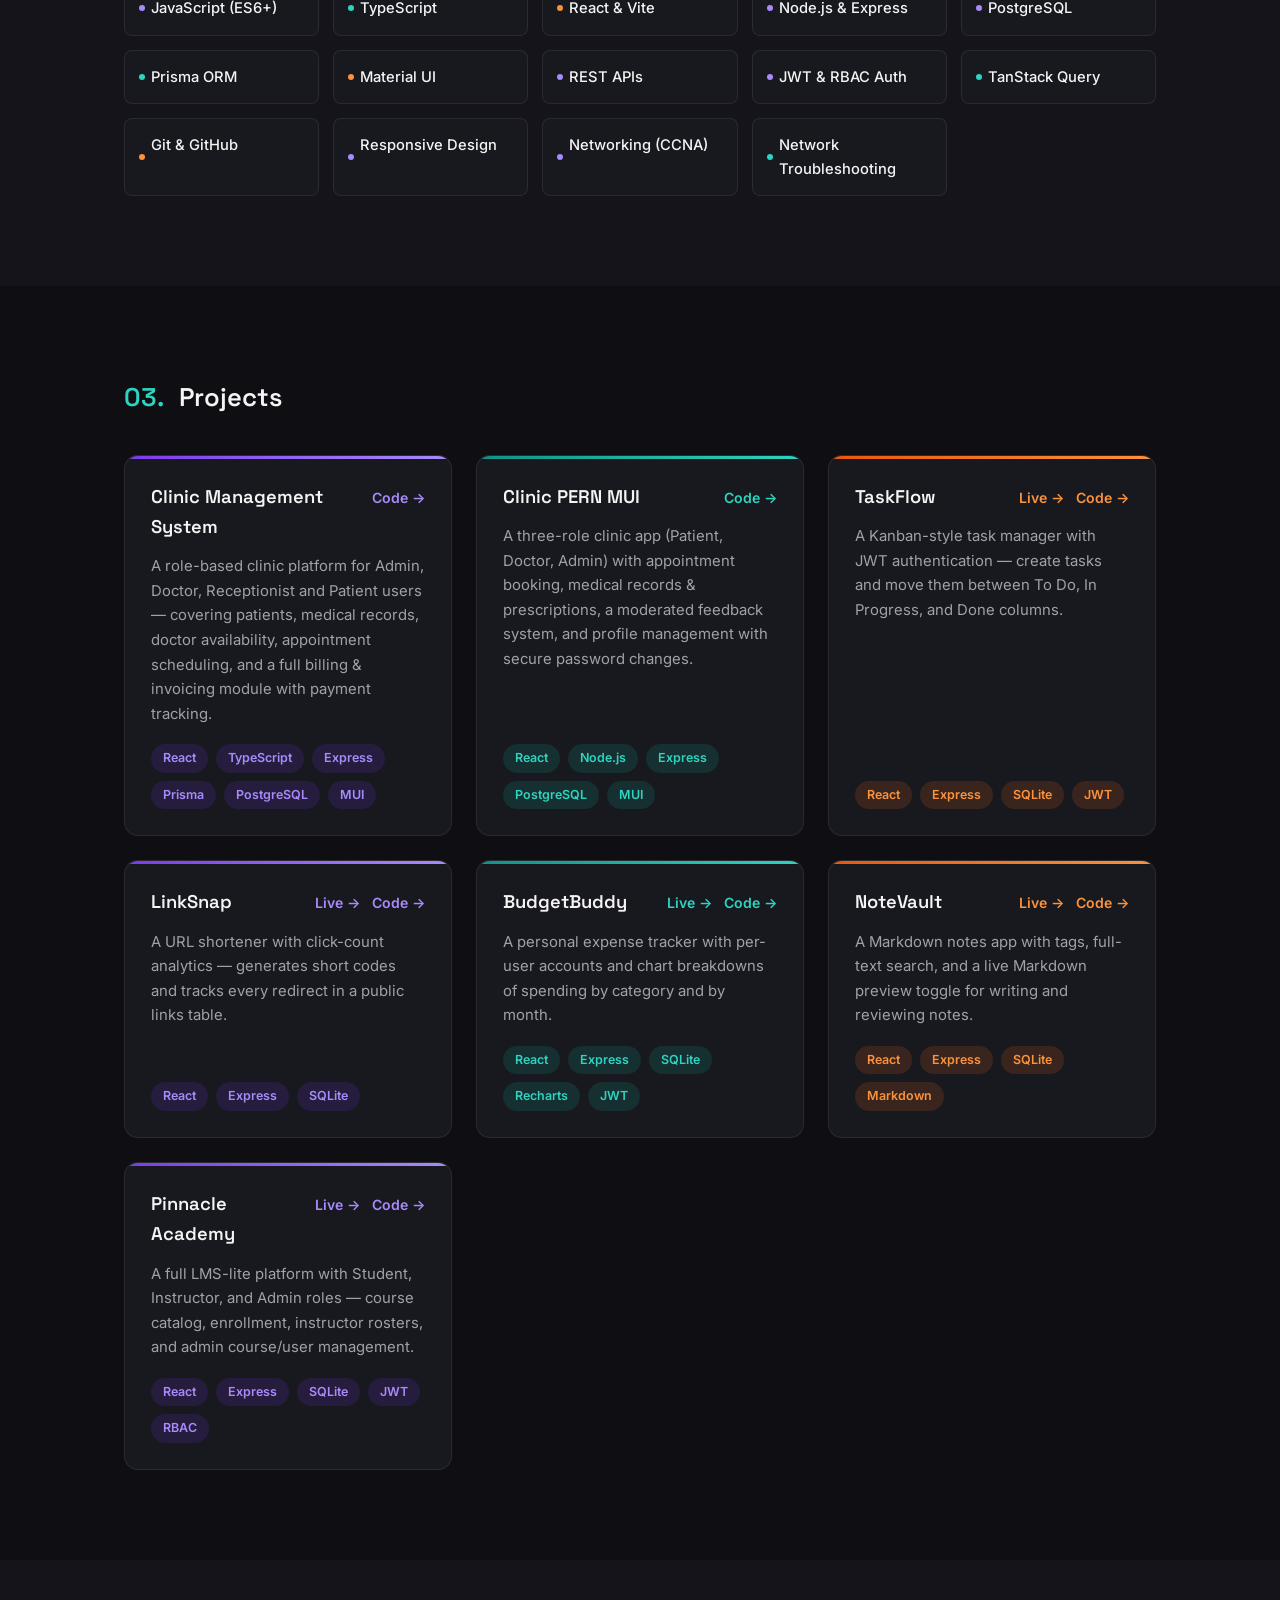
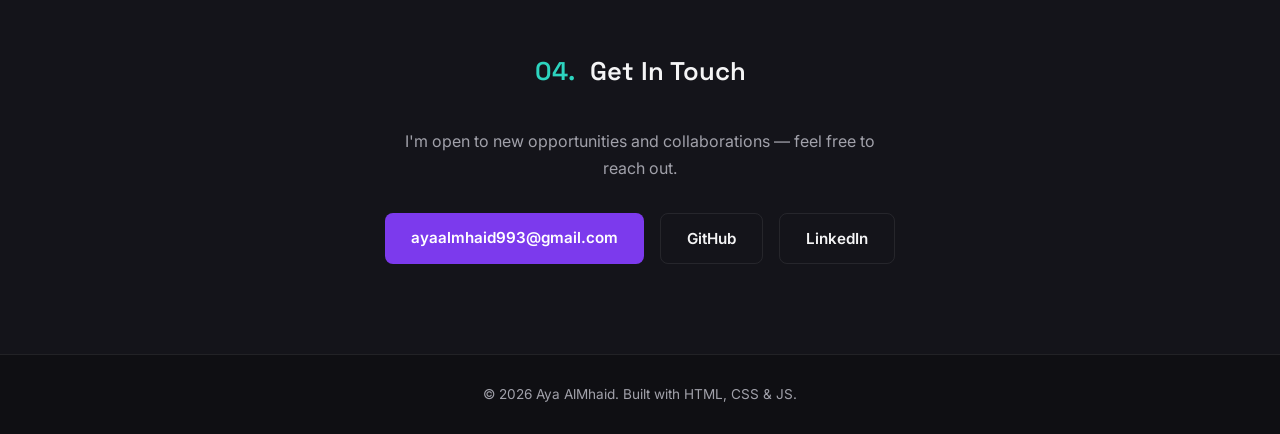
==== commit 3e6493e5: "Add Pinnacle Academy project card Co-Authored-By: Claude Sonnet 4.6 <noreply@anthropic.com>" ====
--- a/index.html
+++ b/index.html
@@ -212,6 +212,23 @@
             </ul>
           </article>
 
+          <article class="project-card purple">
+            <div class="project-card-head">
+              <h4>Pinnacle Academy</h4>
+              <div class="project-links">
+                <a href="https://pinnacle-academy-app.vercel.app" target="_blank" rel="noopener noreferrer">Live →</a>
+                <a href="https://github.com/Aya-almhaid/pinnacle-academy" target="_blank" rel="noopener noreferrer">Code →</a>
+              </div>
+            </div>
+            <p>
+              A full LMS-lite platform with Student, Instructor, and Admin roles —
+              course catalog, enrollment, instructor rosters, and admin course/user management.
+            </p>
+            <ul class="tech-tags purple">
+              <li>React</li><li>Express</li><li>SQLite</li><li>JWT</li><li>RBAC</li>
+            </ul>
+          </article>
+
         </div>
       </div>
     </section>
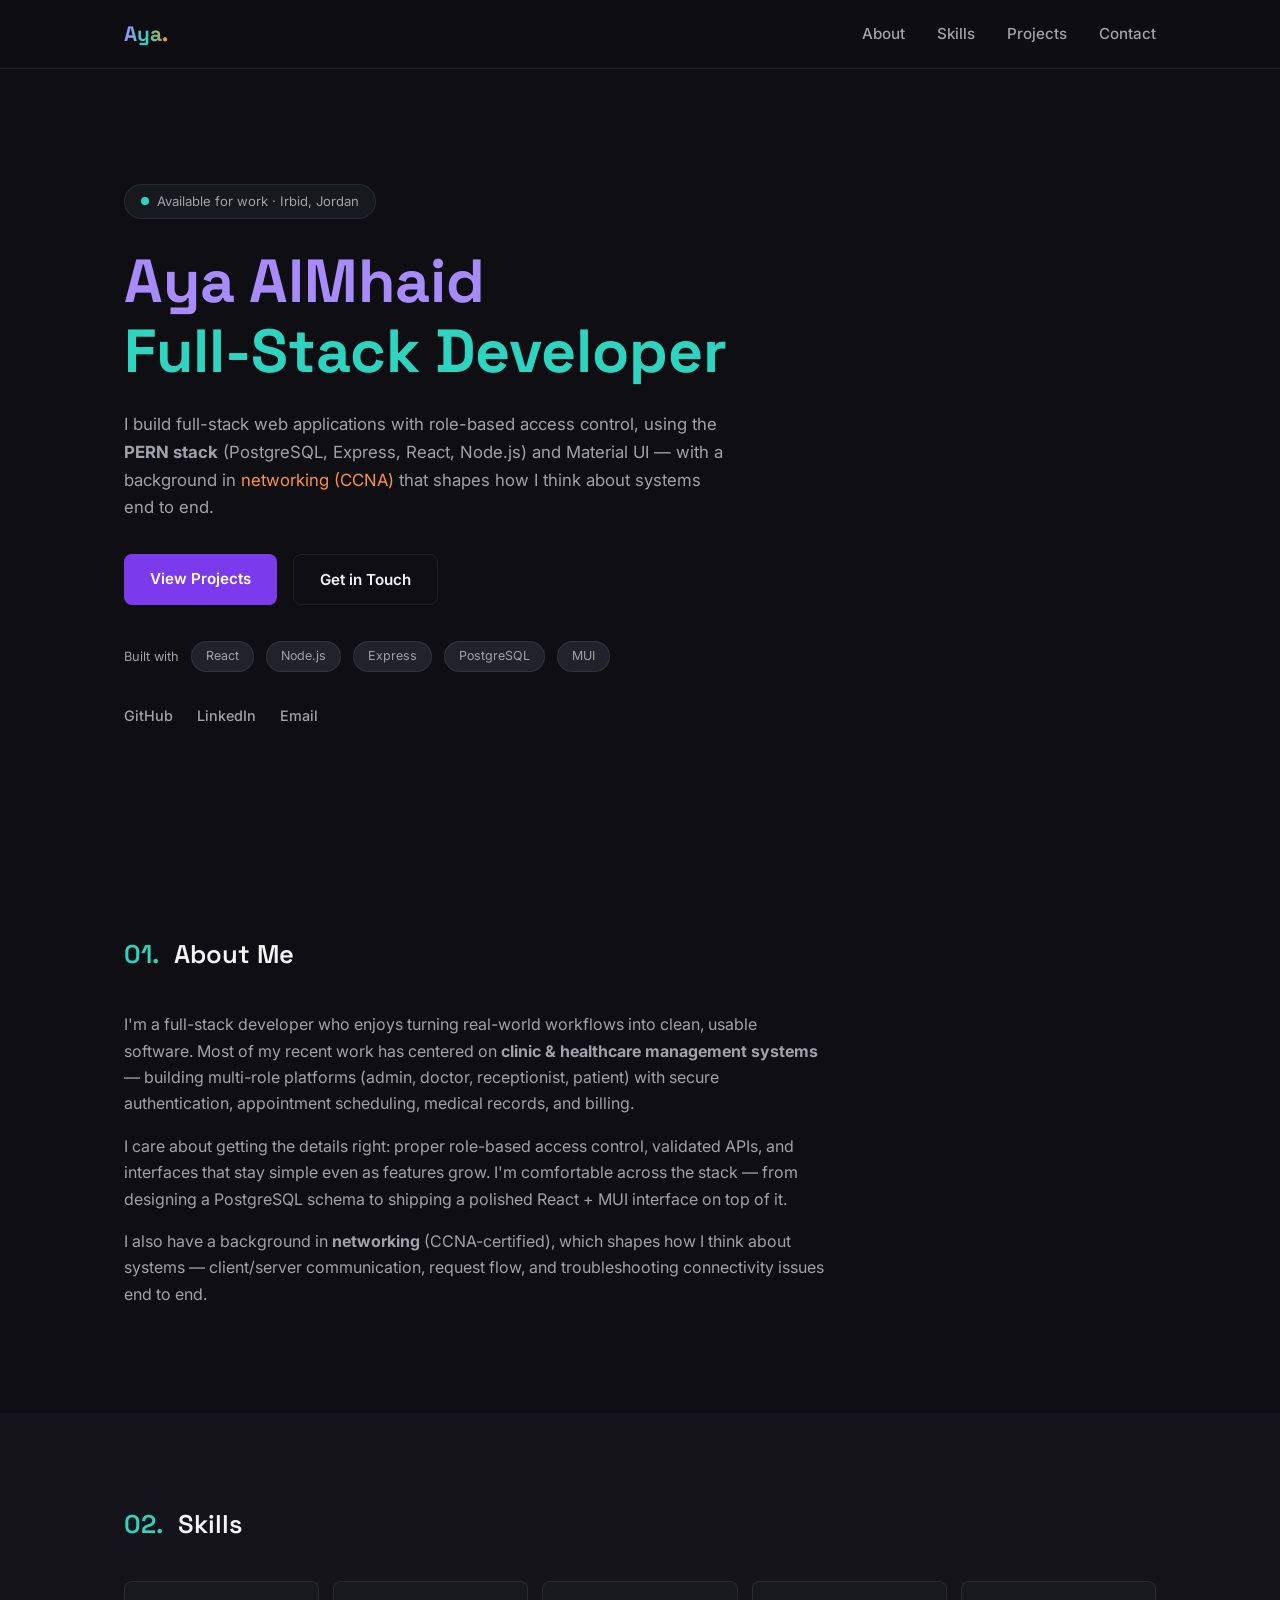
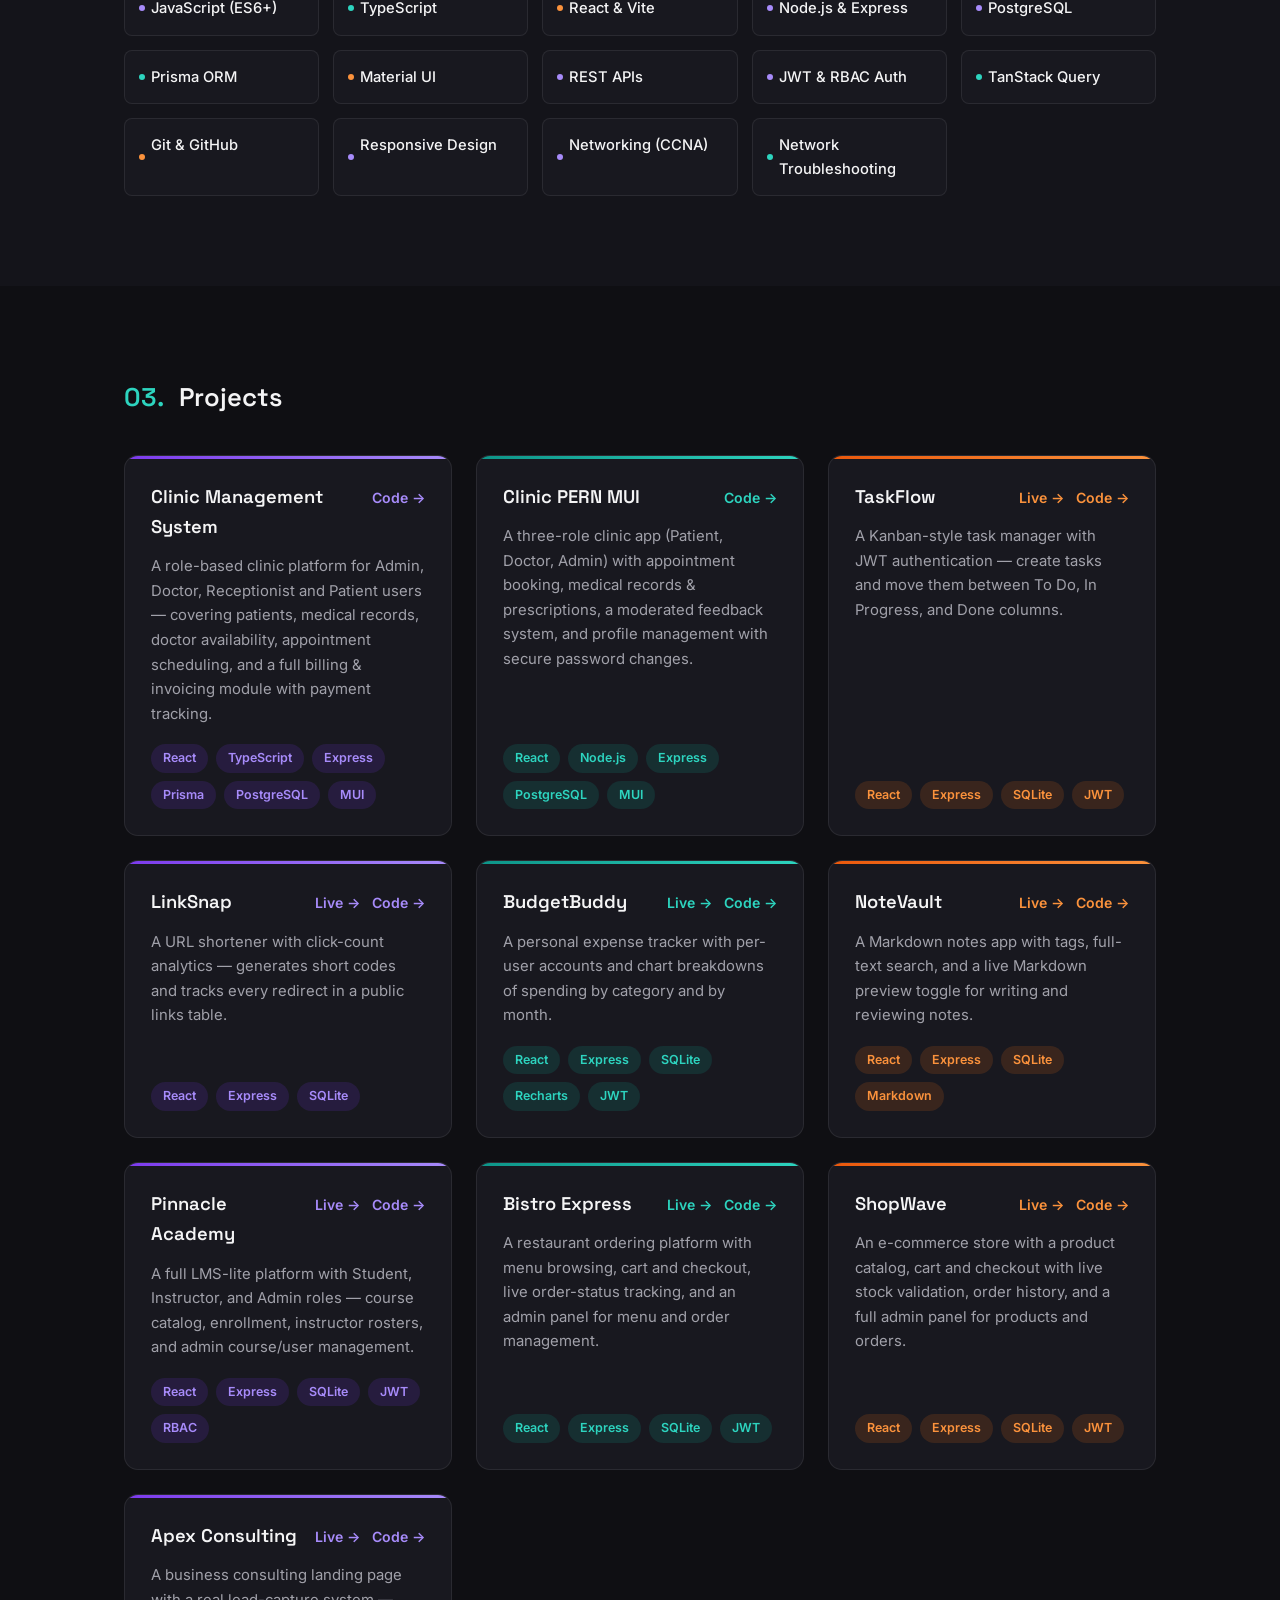
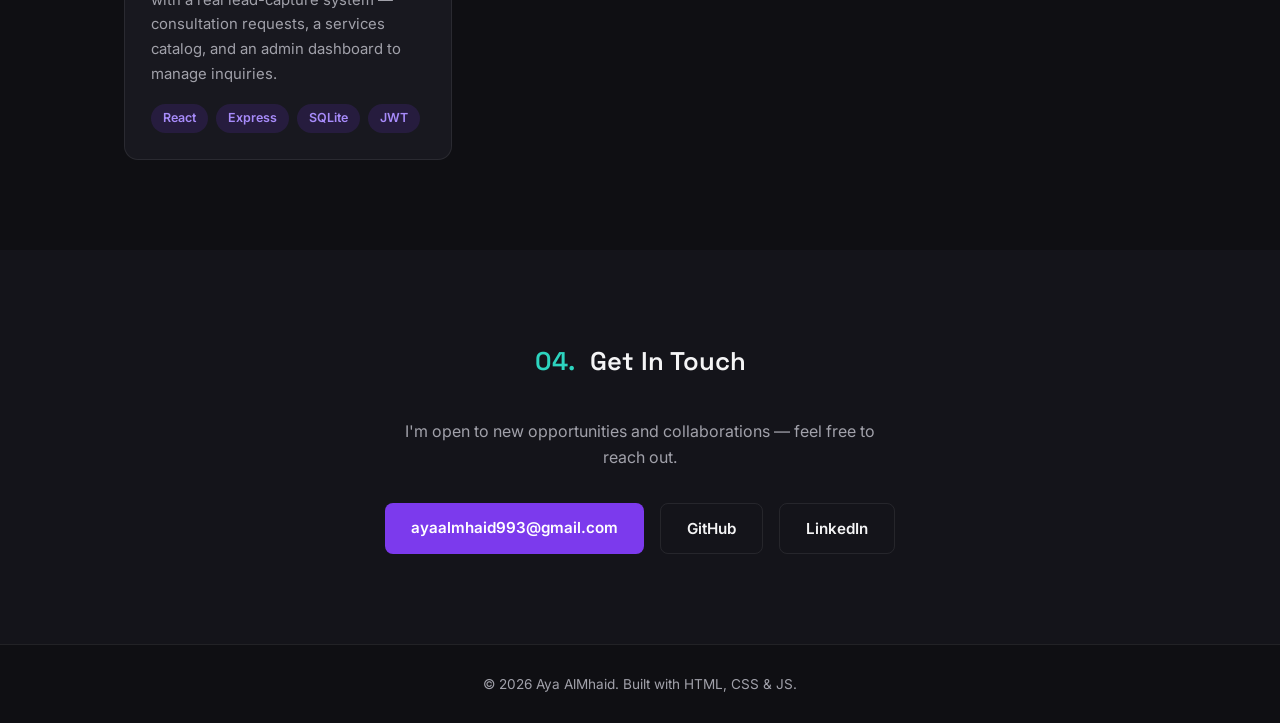
==== commit c327a168: "Add Bistro Express, ShopWave, and Apex Consulting project cards Co-Authored-By: Claude Sonnet 4.6 <n" ====
--- a/index.html
+++ b/index.html
@@ -229,6 +229,57 @@
             </ul>
           </article>
 
+          <article class="project-card teal">
+            <div class="project-card-head">
+              <h4>Bistro Express</h4>
+              <div class="project-links">
+                <a href="https://bistro-express-static.onrender.com" target="_blank" rel="noopener noreferrer">Live →</a>
+                <a href="https://github.com/Aya-almhaid/bistro-express" target="_blank" rel="noopener noreferrer">Code →</a>
+              </div>
+            </div>
+            <p>
+              A restaurant ordering platform with menu browsing, cart and checkout,
+              live order-status tracking, and an admin panel for menu and order management.
+            </p>
+            <ul class="tech-tags teal">
+              <li>React</li><li>Express</li><li>SQLite</li><li>JWT</li>
+            </ul>
+          </article>
+
+          <article class="project-card coral">
+            <div class="project-card-head">
+              <h4>ShopWave</h4>
+              <div class="project-links">
+                <a href="https://shopwave-static.onrender.com" target="_blank" rel="noopener noreferrer">Live →</a>
+                <a href="https://github.com/Aya-almhaid/shopwave" target="_blank" rel="noopener noreferrer">Code →</a>
+              </div>
+            </div>
+            <p>
+              An e-commerce store with a product catalog, cart and checkout with live
+              stock validation, order history, and a full admin panel for products and orders.
+            </p>
+            <ul class="tech-tags coral">
+              <li>React</li><li>Express</li><li>SQLite</li><li>JWT</li>
+            </ul>
+          </article>
+
+          <article class="project-card purple">
+            <div class="project-card-head">
+              <h4>Apex Consulting</h4>
+              <div class="project-links">
+                <a href="https://apex-consulting-static.onrender.com" target="_blank" rel="noopener noreferrer">Live →</a>
+                <a href="https://github.com/Aya-almhaid/apex-consulting" target="_blank" rel="noopener noreferrer">Code →</a>
+              </div>
+            </div>
+            <p>
+              A business consulting landing page with a real lead-capture system —
+              consultation requests, a services catalog, and an admin dashboard to manage inquiries.
+            </p>
+            <ul class="tech-tags purple">
+              <li>React</li><li>Express</li><li>SQLite</li><li>JWT</li>
+            </ul>
+          </article>
+
         </div>
       </div>
     </section>
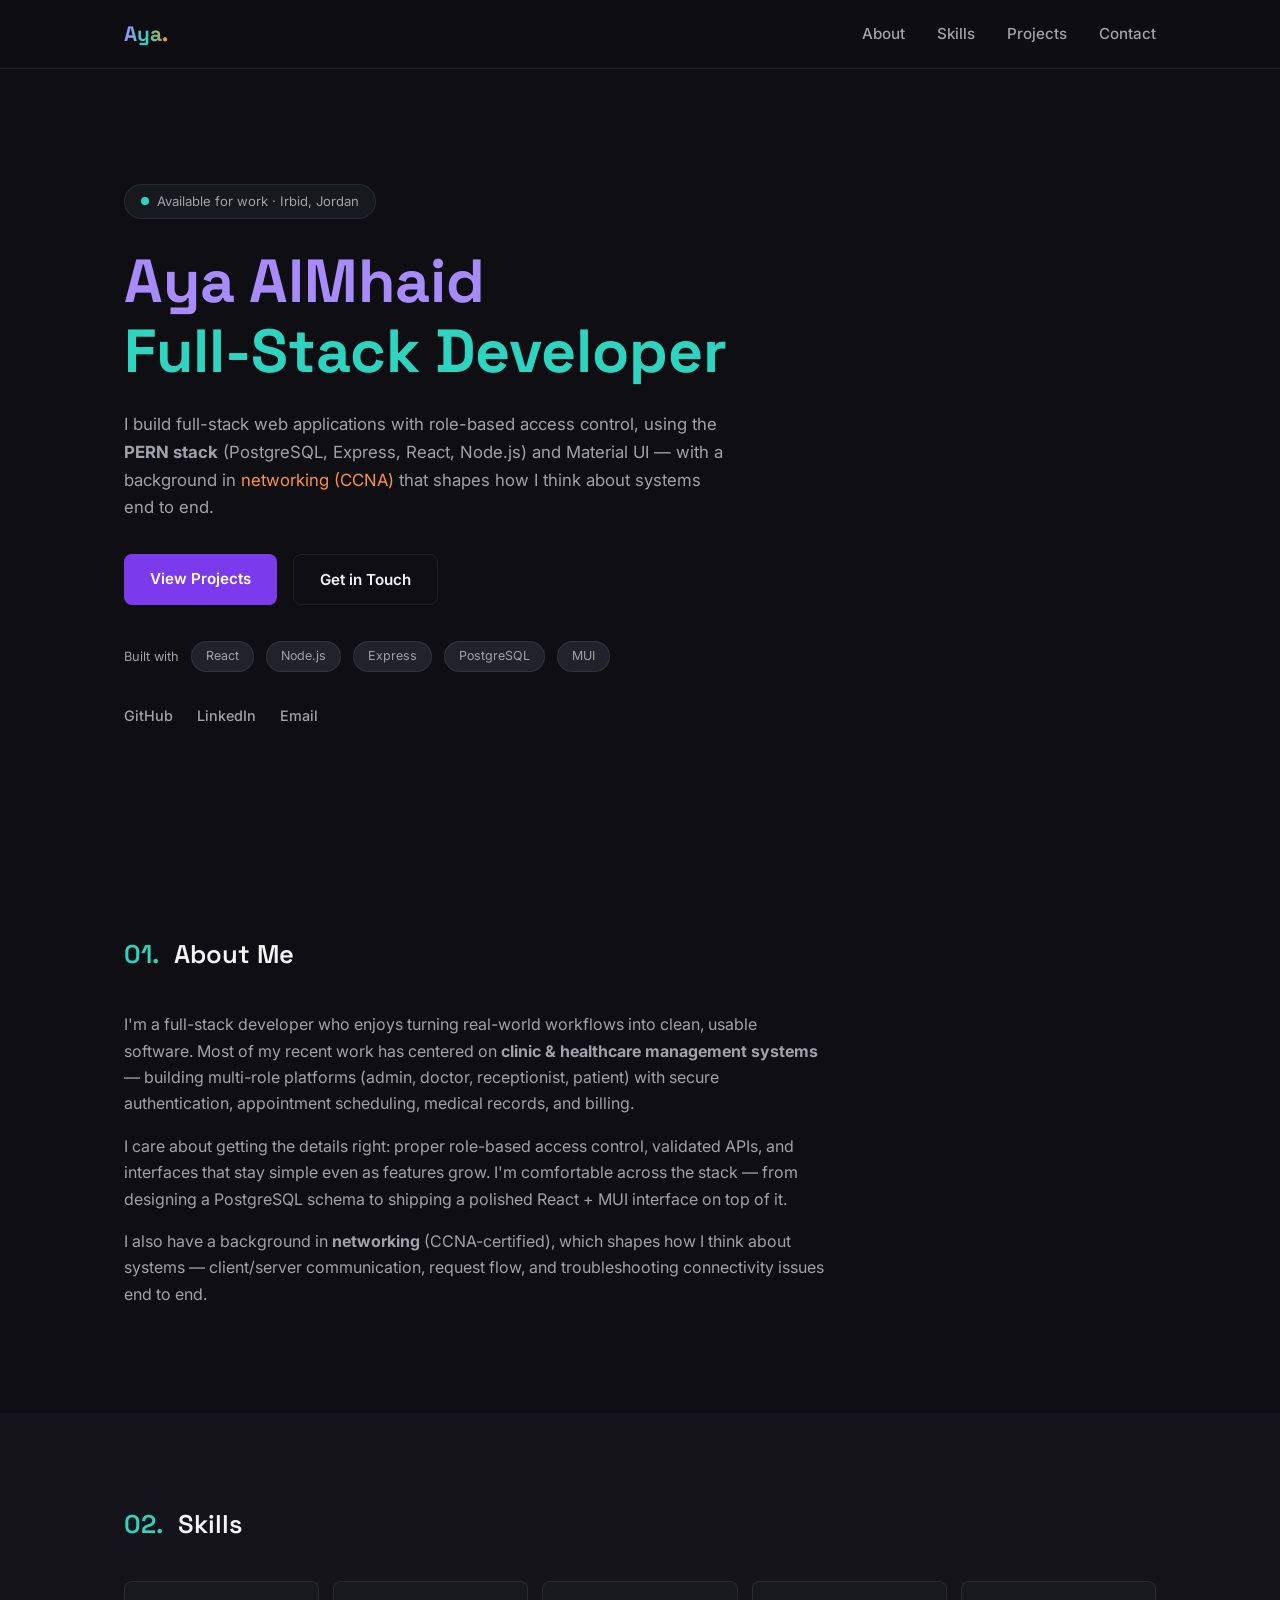
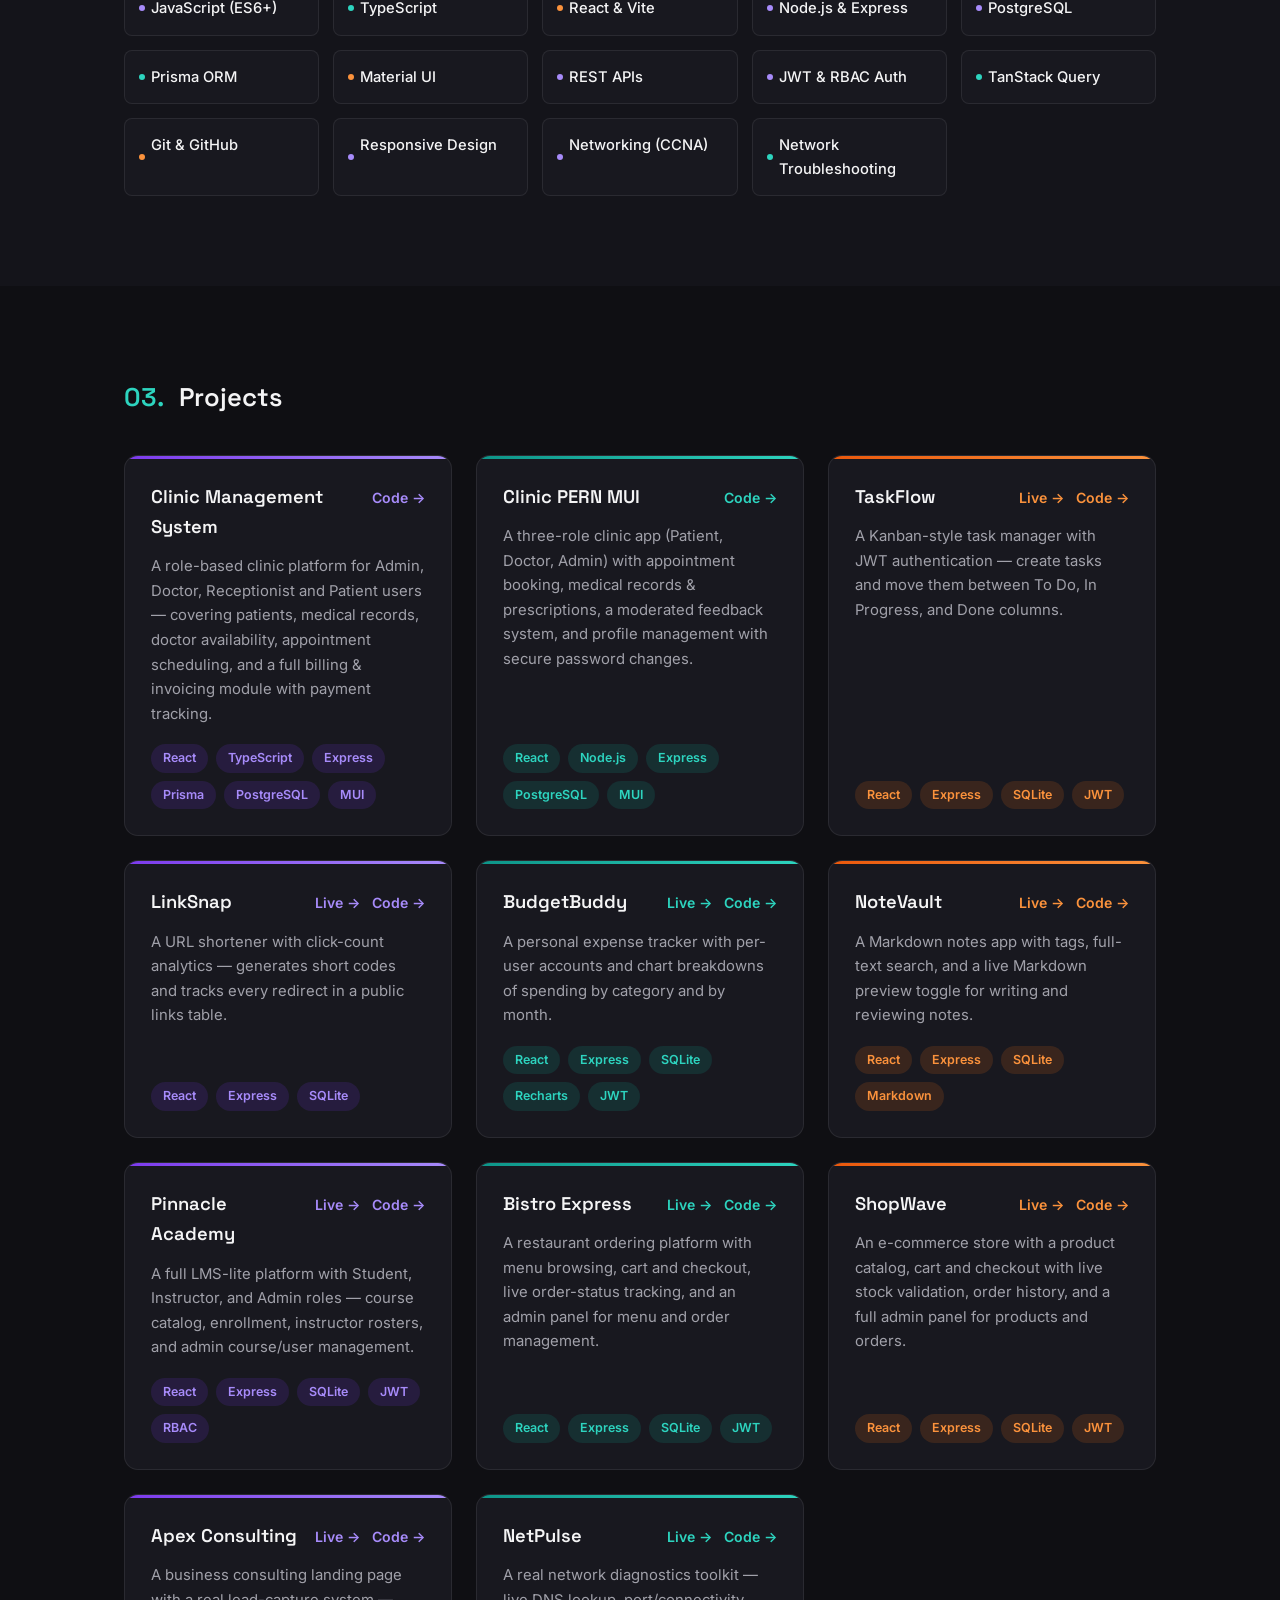
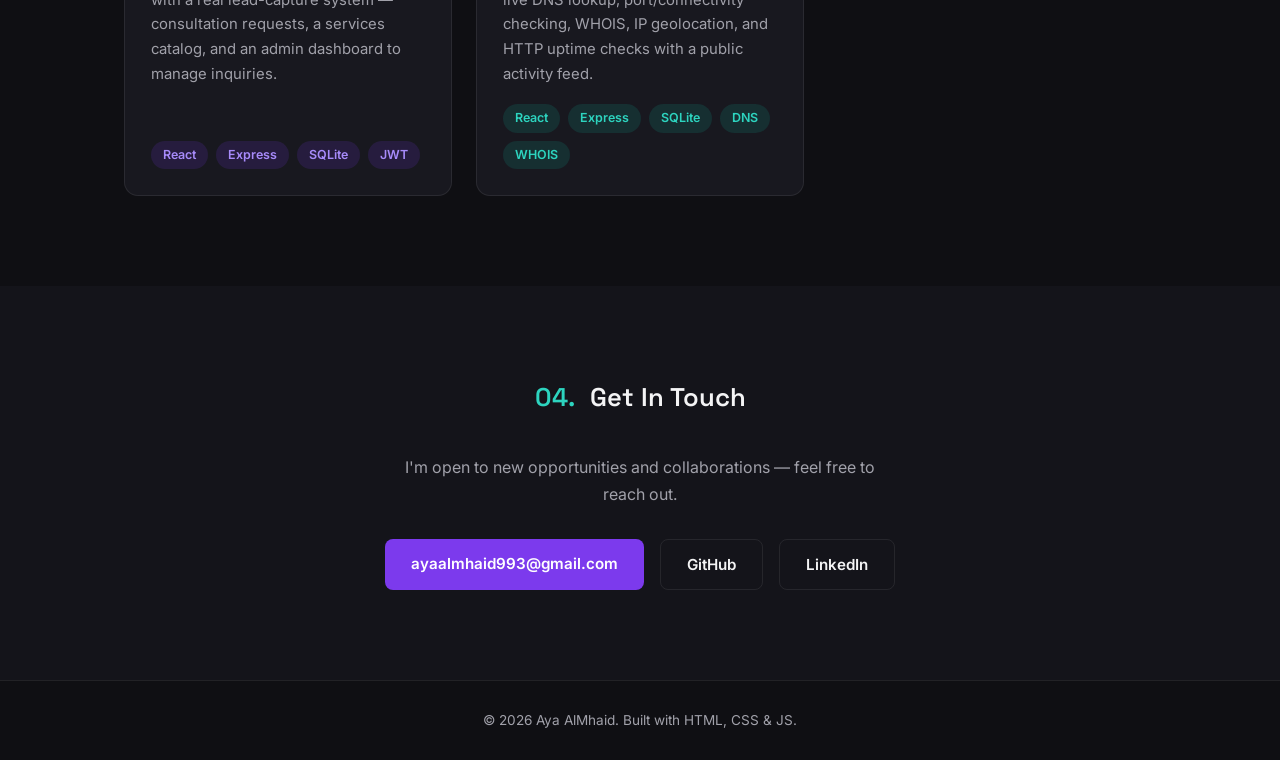
==== commit 34cad96d: "Add NetPulse network diagnostics toolkit project card Co-Authored-By: Claude Sonnet 4.6 <noreply@ant" ====
--- a/index.html
+++ b/index.html
@@ -280,6 +280,23 @@
             </ul>
           </article>
 
+          <article class="project-card teal">
+            <div class="project-card-head">
+              <h4>NetPulse</h4>
+              <div class="project-links">
+                <a href="https://netpulse-static.onrender.com" target="_blank" rel="noopener noreferrer">Live →</a>
+                <a href="https://github.com/Aya-almhaid/netpulse" target="_blank" rel="noopener noreferrer">Code →</a>
+              </div>
+            </div>
+            <p>
+              A real network diagnostics toolkit — live DNS lookup, port/connectivity
+              checking, WHOIS, IP geolocation, and HTTP uptime checks with a public activity feed.
+            </p>
+            <ul class="tech-tags teal">
+              <li>React</li><li>Express</li><li>SQLite</li><li>DNS</li><li>WHOIS</li>
+            </ul>
+          </article>
+
         </div>
       </div>
     </section>
